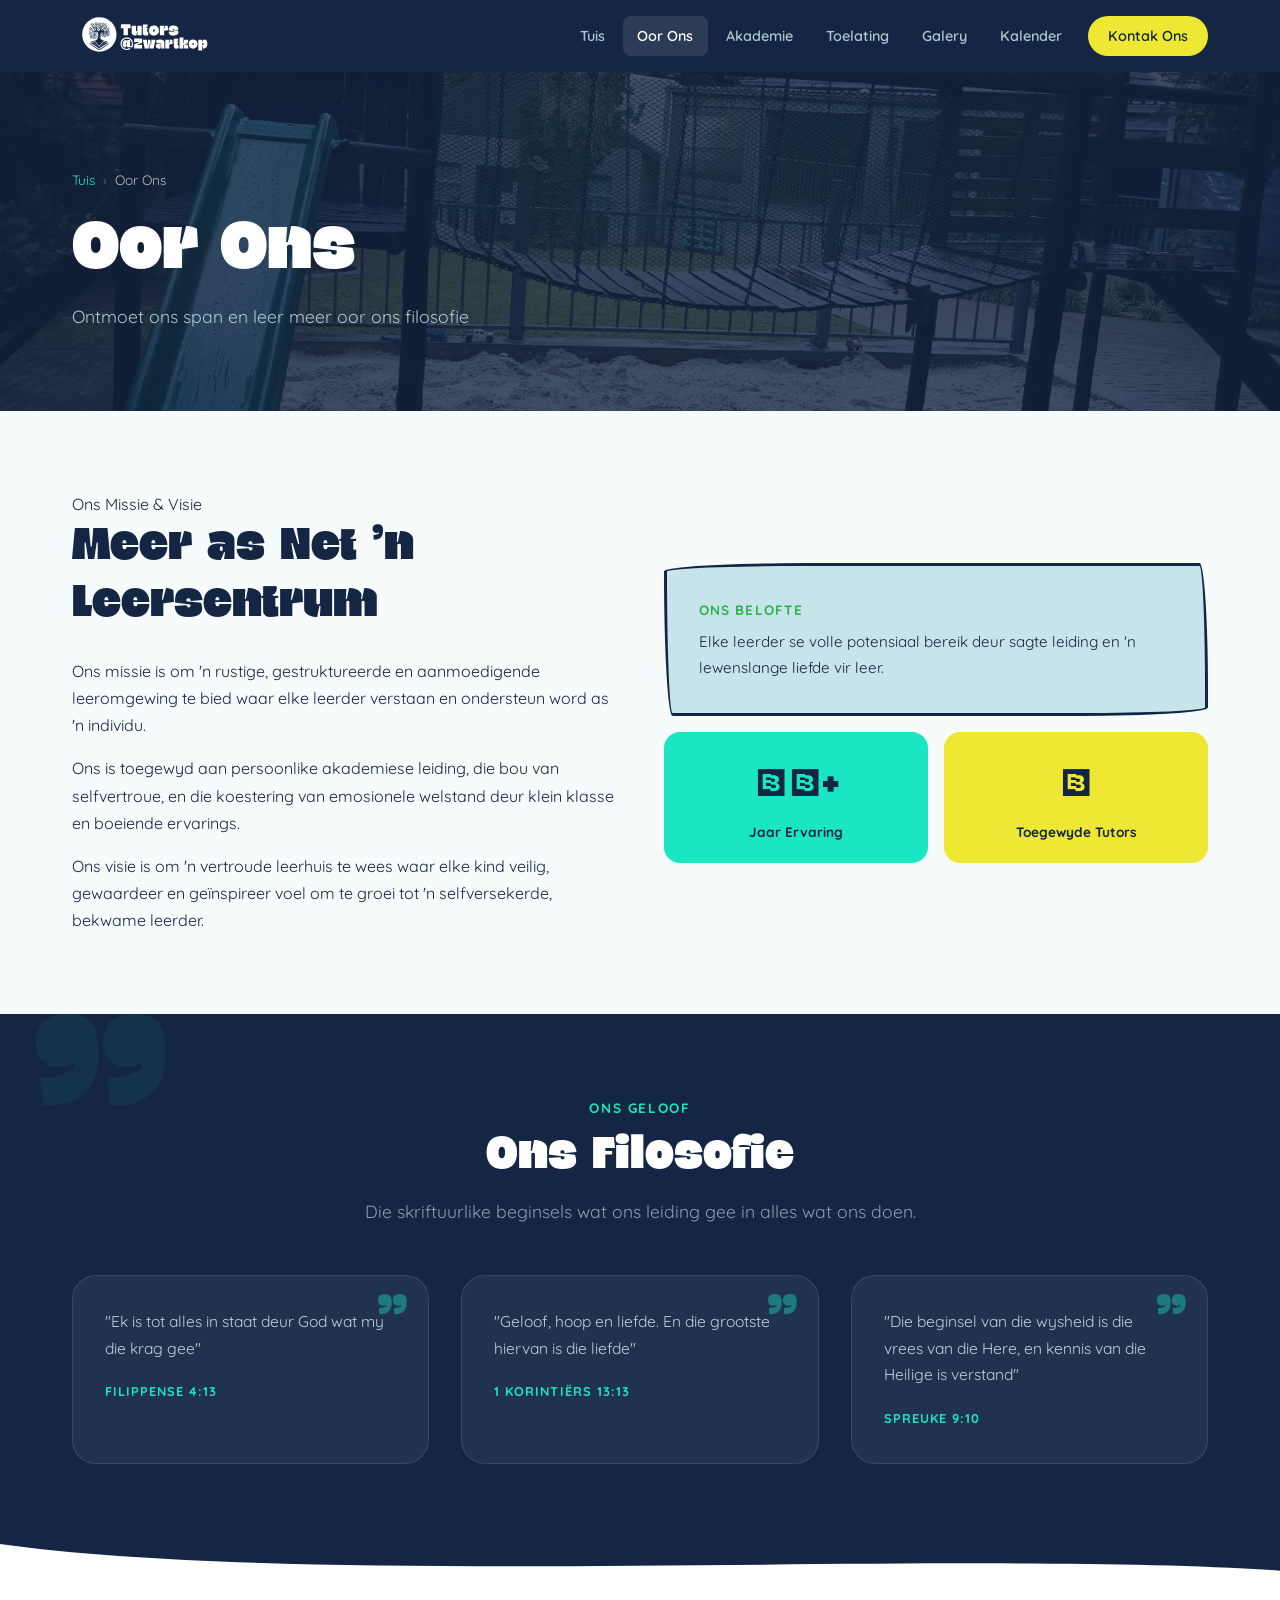
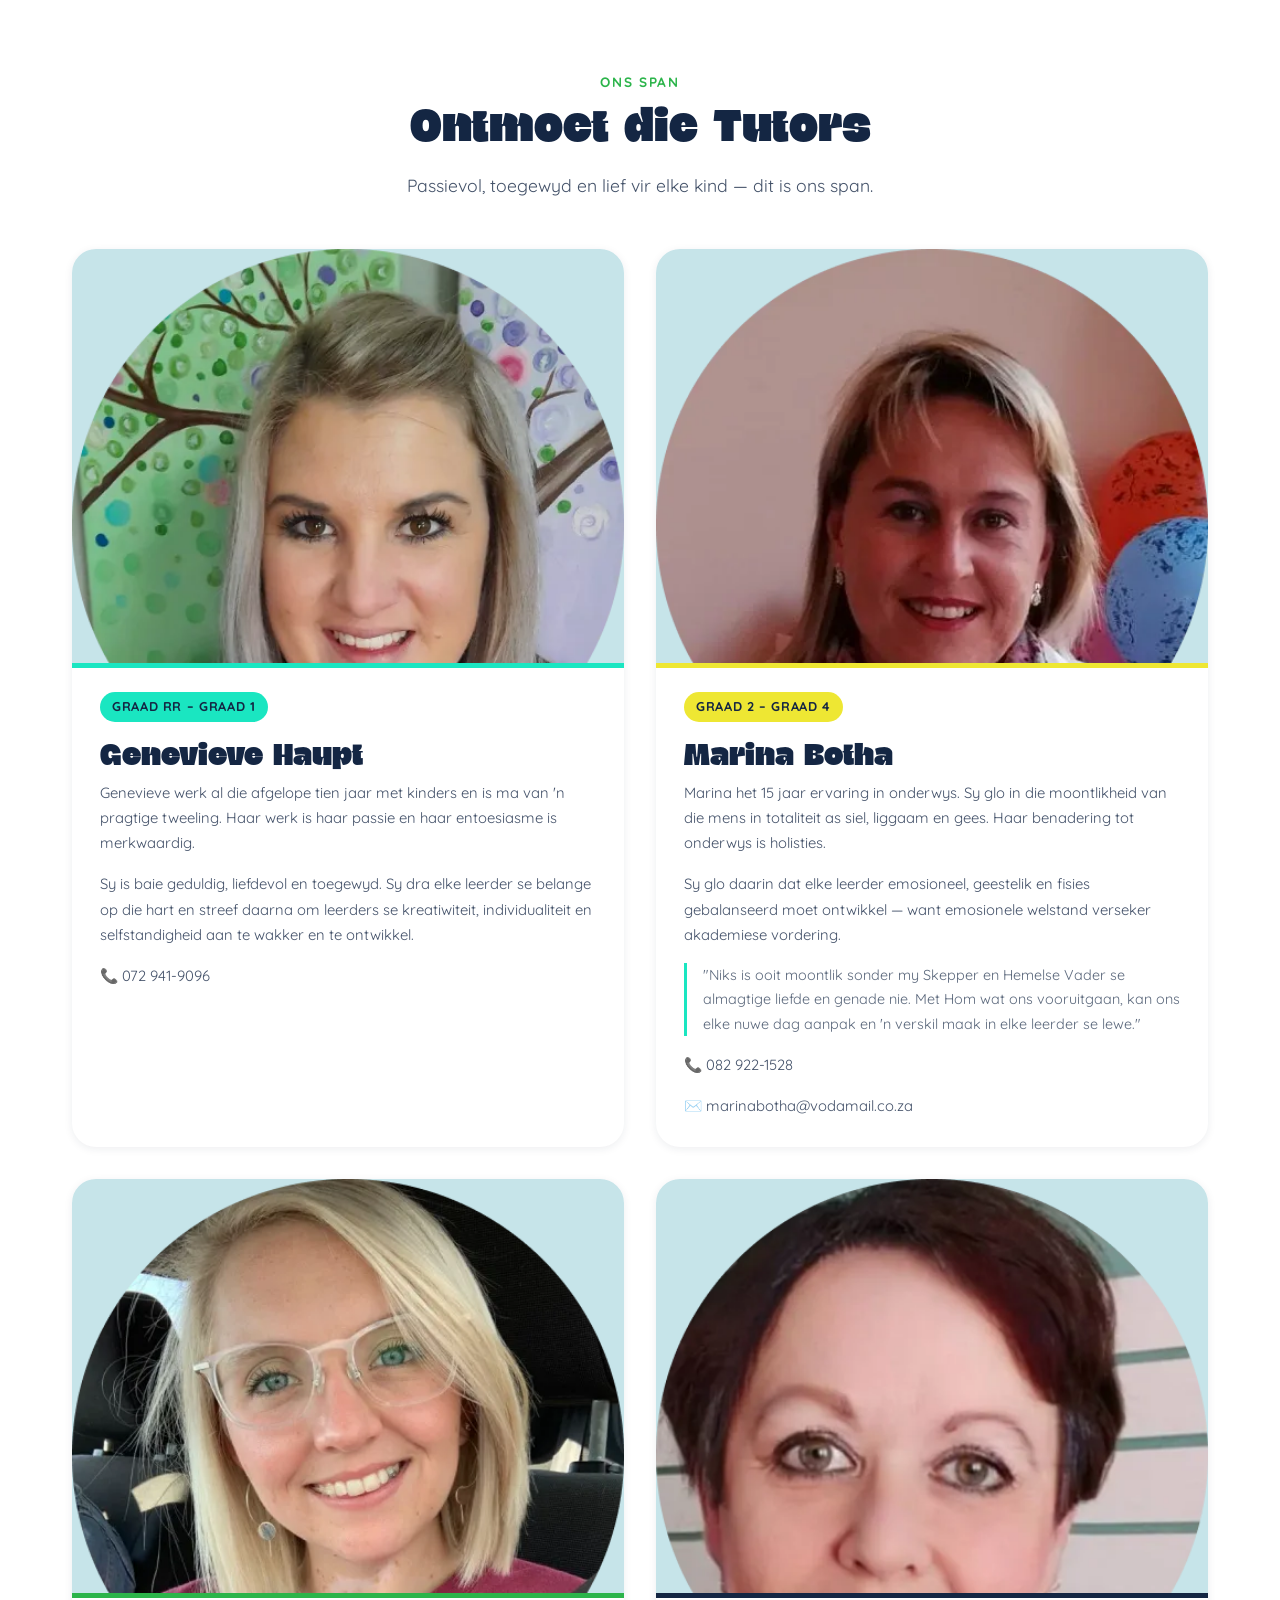
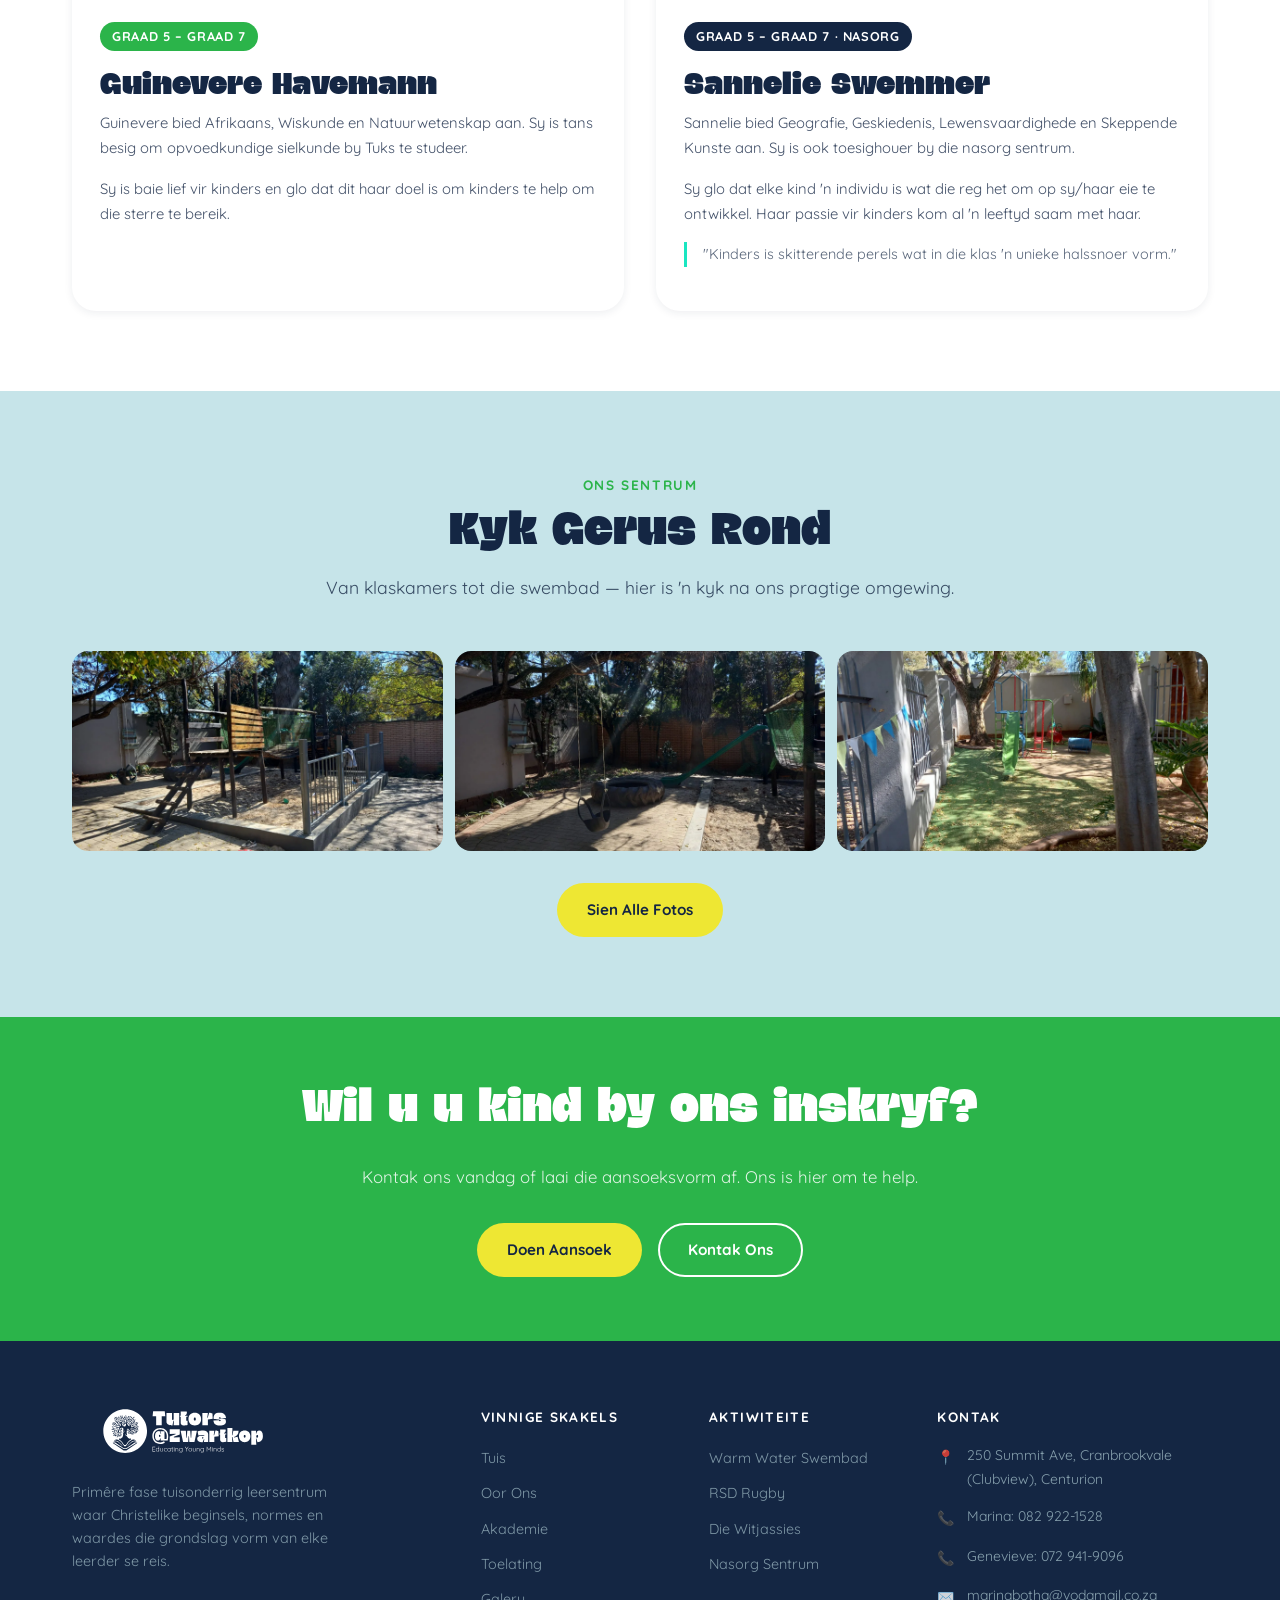
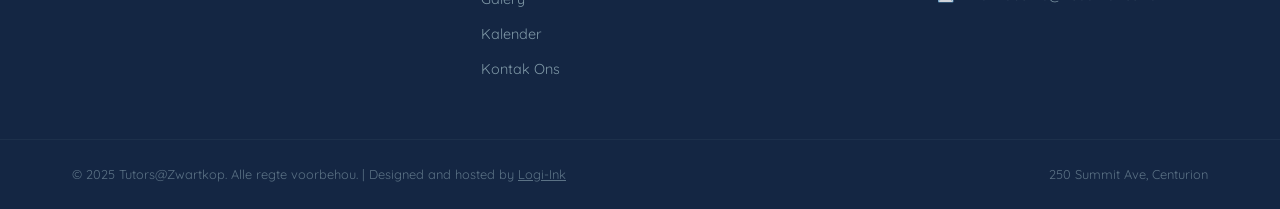
==== about.html @ 462fdcbf "initial" ====
<!DOCTYPE html>
<html lang="af">
<head>
  <meta charset="UTF-8">
  <meta name="viewport" content="width=device-width, initial-scale=1.0">
  <title>Oor Ons | Tutors@Zwartkop</title>
  <meta name="description" content="Ontmoet die toegewyde span tutors by Tutors@Zwartkop en leer meer oor ons filosofie en benadering.">
  <link rel="icon" href="favicon.svg" type="image/svg+xml">
  <link rel="stylesheet" href="style.css">
  <link rel="preload" as="image" href="assets/images/facility/003.webp" fetchpriority="high">
  <link rel="preload" as="font" href="assets/fonts/Blogh/Blogh.otf" type="font/otf" crossorigin>
  <link rel="preload" as="font" href="assets/fonts/Quicksand/Quicksand-VariableFont_wght.ttf" type="font/ttf" crossorigin>
</head>
<body>

  <!-- Navigation -->
    <div id="navbar-placeholder" class="navbar-placeholder"></div>
  <script src="js/partials.js"></script>

  <main class="page-content">

    <!-- Page Hero -->
    <section class="page-hero">
      <div class="page-hero-bg" style="background-image: url('assets/images/facility/003.webp');"></div>
      <div class="container page-hero-content">
        <nav class="breadcrumb" aria-label="Broodkrummel navigasie">
          <a href="index.html">Tuis</a>
          <span>›</span>
          <span style="color:rgba(255,255,255,0.7);">Oor Ons</span>
        </nav>
        <h1>Oor Ons</h1>
        <p class="page-hero-sub">Ontmoet ons span en leer meer oor ons filosofie</p>
      </div>
    </section>

    <!-- =========================================================
         Mission & Vision
         ========================================================= -->
    <section class="section bg-off-white">
      <div class="container">
        <div class="grid-2" style="align-items:center; gap:3rem;">
          <div class="fade-up">
            <span class="eyebrow">Ons Missie &amp; Visie</span>
            <h2>Meer as Net 'n Leersentrum</h2>
            <p>
              Ons missie is om 'n rustige, gestruktureerde en aanmoedigende leeromgewing te bied 
              waar elke leerder verstaan en ondersteun word as 'n individu.
            </p>
            <p>
              Ons is toegewyd aan persoonlike akademiese leiding, die bou van selfvertroue, 
              en die koestering van emosionele welstand deur klein klasse en boeiende ervarings.
            </p>
            <p>
              Ons visie is om 'n vertroude leerhuis te wees waar elke kind veilig, gewaardeer 
              en geïnspireer voel om te groei tot 'n selfversekerde, bekwame leerder.
            </p>
          </div>
          <div class="fade-up">
            <div style="display:grid; gap:1rem;">
              <div class="organic-box">
                <p style="font-weight:700; color:var(--color-green); font-size:0.85rem; letter-spacing:0.08em; text-transform:uppercase; margin-bottom:0.5rem;">Ons Belofte</p>
                <p style="margin:0; font-size:0.95rem;">
                  Elke leerder se volle potensiaal bereik deur sagte leiding en 'n lewenslange 
                  liefde vir leer.
                </p>
              </div>
              <div style="display:grid; grid-template-columns:1fr 1fr; gap:1rem;">
                <div style="background:var(--color-teal); border-radius:var(--radius-md); padding:1.25rem; text-align:center;">
                  <div style="font-family:var(--font-heading); font-size:2.5rem; color:var(--color-navy);">15+</div>
                  <div style="font-size:0.85rem; font-weight:700; color:var(--color-navy);">Jaar Ervaring</div>
                </div>
                <div style="background:var(--color-yellow); border-radius:var(--radius-md); padding:1.25rem; text-align:center;">
                  <div style="font-family:var(--font-heading); font-size:2.5rem; color:var(--color-navy);">4</div>
                  <div style="font-size:0.85rem; font-weight:700; color:var(--color-navy);">Toegewyde Tutors</div>
                </div>
              </div>
            </div>
          </div>
        </div>
      </div>
    </section>

    <!-- =========================================================
         Scripture Quotes
         ========================================================= -->
    <section class="section quotes-section">
      <div class="container">
        <div class="section-header fade-up">
          <span class="eyebrow" style="color:var(--color-teal);">Ons Geloof</span>
          <h2 style="color:var(--color-white);">Ons Filosofie</h2>
          <p style="color:rgba(198,228,233,0.8);">Die skriftuurlike beginsels wat ons leiding gee in alles wat ons doen.</p>
        </div>
        <div class="quotes-grid">
          <div class="quote-card fade-up">
            <p>"Ek is tot alles in staat deur God wat my die krag gee"</p>
            <cite>Filippense 4:13</cite>
          </div>
          <div class="quote-card fade-up">
            <p>"Geloof, hoop en liefde. En die grootste hiervan is die liefde"</p>
            <cite>1 Korintiërs 13:13</cite>
          </div>
          <div class="quote-card fade-up">
            <p>"Die beginsel van die wysheid is die vrees van die Here, en kennis van die Heilige is verstand"</p>
            <cite>Spreuke 9:10</cite>
          </div>
        </div>
      </div>
    </section>

    <!-- Wave divider -->
    <div class="wave-divider" aria-hidden="true" style="background-color:var(--color-navy);">
      <svg viewBox="0 0 1440 50" preserveAspectRatio="none" xmlns="http://www.w3.org/2000/svg">
        <path d="M0,0 C360,50 1080,5 1440,30 L1440,50 L0,50 Z" fill="var(--color-white)"/>
      </svg>
    </div>

    <!-- =========================================================
         Meet the Tutors
         ========================================================= -->
    <section class="section bg-white">
      <div class="container">
        <div class="section-header fade-up">
          <span class="eyebrow">Ons Span</span>
          <h2>Ontmoet die Tutors</h2>
          <p>Passievol, toegewyd en lief vir elke kind — dit is ons span.</p>
        </div>
        <div class="tutor-grid">

          <!-- Genevieve Haupt -->
          <div class="tutor-card fade-up">
            <div class="tutor-photo">
              <img src="assets/images/tutors/Genevieve_Haupt.webp" alt="Genevieve Haupt">
            </div>
            <div class="tutor-info">
              <div style="height:5px; background:var(--color-teal); margin:-1.75rem -1.75rem 1.5rem; border-radius:0;"></div>
              <span class="tutor-grade-tag bg-teal" style="color:var(--color-navy);">Graad RR – Graad 1</span>
              <h3>Genevieve Haupt</h3>
              <p>
                Genevieve werk al die afgelope tien jaar met kinders en is ma van 'n pragtige tweeling. 
                Haar werk is haar passie en haar entoesiasme is merkwaardig.
              </p>
              <p>
                Sy is baie geduldig, liefdevol en toegewyd. Sy dra elke leerder se belange op die hart 
                en streef daarna om leerders se kreatiwiteit, individualiteit en selfstandigheid 
                aan te wakker en te ontwikkel.
              </p>
              <p style="margin-top:0.75rem;"><strong>📞</strong> <a href="tel:0729419096">072 941-9096</a></p>
            </div>
          </div>

          <!-- Marina Botha -->
          <div class="tutor-card fade-up">
            <div class="tutor-photo">
              <img src="assets/images/tutors/Marina_Botha.webp" alt="Marina Botha">
            </div>
            <div class="tutor-info">
              <div style="height:5px; background:var(--color-yellow); margin:-1.75rem -1.75rem 1.5rem; border-radius:0;"></div>
              <span class="tutor-grade-tag bg-yellow" style="color:var(--color-navy);">Graad 2 – Graad 4</span>
              <h3>Marina Botha</h3>
              <p>
                Marina het 15 jaar ervaring in onderwys. Sy glo in die moontlikheid van die mens in 
                totaliteit as siel, liggaam en gees. Haar benadering tot onderwys is holisties.
              </p>
              <p>
                Sy glo daarin dat elke leerder emosioneel, geestelik en fisies gebalanseerd moet 
                ontwikkel — want emosionele welstand verseker akademiese vordering.
              </p>
              <blockquote class="tutor-quote">
                "Niks is ooit moontlik sonder my Skepper en Hemelse Vader se almagtige liefde en 
                genade nie. Met Hom wat ons vooruitgaan, kan ons elke nuwe dag aanpak en 'n 
                verskil maak in elke leerder se lewe."
              </blockquote>
              <p style="margin-top:0.75rem;"><strong>📞</strong> <a href="tel:0829221528">082 922-1528</a></p>
              <p><strong>✉️</strong> <a href="mailto:marinabotha@vodamail.co.za">marinabotha@vodamail.co.za</a></p>
            </div>
          </div>

          <!-- Guinevere Havemann -->
          <div class="tutor-card fade-up">
            <div class="tutor-photo">
              <img src="assets/images/tutors/Guinevere_Havemann.webp" alt="Guinevere Havemann">
            </div>
            <div class="tutor-info">
              <div style="height:5px; background:var(--color-green); margin:-1.75rem -1.75rem 1.5rem; border-radius:0;"></div>
              <span class="tutor-grade-tag bg-green" style="color:var(--color-white);">Graad 5 – Graad 7</span>
              <h3>Guinevere Havemann</h3>
              <p>
                Guinevere bied Afrikaans, Wiskunde en Natuurwetenskap aan. Sy is tans besig om 
                opvoedkundige sielkunde by Tuks te studeer.
              </p>
              <p>
                Sy is baie lief vir kinders en glo dat dit haar doel is om kinders te help om 
                die sterre te bereik.
              </p>
            </div>
          </div>

          <!-- Sannelie Swemmer -->
          <div class="tutor-card fade-up">
            <div class="tutor-photo">
              <img src="assets/images/tutors/Sannelie_Swemmer.webp" alt="Sannelie Swemmer">
            </div>
            <div class="tutor-info">
              <div style="height:5px; background:var(--color-navy); margin:-1.75rem -1.75rem 1.5rem; border-radius:0;"></div>
              <span class="tutor-grade-tag" style="background:var(--color-navy); color:var(--color-white);">Graad 5 – Graad 7 · Nasorg</span>
              <h3>Sannelie Swemmer</h3>
              <p>
                Sannelie bied Geografie, Geskiedenis, Lewensvaardighede en Skeppende Kunste aan. 
                Sy is ook toesighouer by die nasorg sentrum.
              </p>
              <p>
                Sy glo dat elke kind 'n individu is wat die reg het om op sy/haar eie te ontwikkel. 
                Haar passie vir kinders kom al 'n leeftyd saam met haar.
              </p>
              <blockquote class="tutor-quote">
                "Kinders is skitterende perels wat in die klas 'n unieke halssnoer vorm."
              </blockquote>
            </div>
          </div>

        </div>
      </div>
    </section>

    <!-- =========================================================
         Gallery Teaser
         ========================================================= -->
    <section class="section bg-light-blue">
      <div class="container">
        <div class="section-header fade-up">
          <span class="eyebrow">Ons Sentrum</span>
          <h2>Kyk Gerus Rond</h2>
          <p>Van klaskamers tot die swembad — hier is 'n kyk na ons pragtige omgewing.</p>
        </div>
        <div style="display:grid; grid-template-columns: repeat(3, 1fr); gap:0.75rem; margin-bottom:2rem;">
          <div style="border-radius:var(--radius-md); overflow:hidden; height:200px;">
            <img src="assets/images/facility/004.webp" alt="Fasiliteit" style="width:100%; height:100%; object-fit:cover;">
          </div>
          <div style="border-radius:var(--radius-md); overflow:hidden; height:200px;">
            <img src="assets/images/facility/005.webp" alt="Fasiliteit" style="width:100%; height:100%; object-fit:cover;">
          </div>
          <div style="border-radius:var(--radius-md); overflow:hidden; height:200px;">
            <img src="assets/images/facility/006.webp" alt="Fasiliteit" style="width:100%; height:100%; object-fit:cover;">
          </div>
        </div>
        <div style="text-align:center;">
          <a href="gallery.html" class="btn btn-primary">Sien Alle Fotos</a>
        </div>
      </div>
    </section>

    <!-- CTA -->
    <section class="cta-banner">
      <div class="container">
        <div class="fade-up">
          <h2>Wil u u kind by ons inskryf?</h2>
          <p>Kontak ons vandag of laai die aansoeksvorm af. Ons is hier om te help.</p>
          <div class="btn-group" style="justify-content:center;">
            <a href="admissions.html" class="btn btn-primary">Doen Aansoek</a>
            <a href="contact.html" class="btn btn-secondary">Kontak Ons</a>
          </div>
        </div>
      </div>
    </section>

  </main>

  <!-- Footer -->
    <div id="footer-placeholder"></div>

  <script src="js/main.js"></script>
</body>
</html>
---- style.css ----
/* =============================================================
   Tutors @ Zwartkop — Complete Brand Design System
   Typography: Blogh (Headings) | Quicksand (Body)
   ============================================================= */

/* --- Local Fonts ---
   font-display: optional
     - Gives the browser a ~100ms window to load the font.
     - If the font is in the preload cache (which it will be via
       <link rel="preload"> in every page's <head>), it is used
       on first paint with NO swap and NO layout shift.
     - If for any reason it misses the window, the browser falls
       back to the system font permanently for that page view —
       no swap, no CLS, no FOUC.
   font-synthesis: none
     - Prevents Firefox from synthesising fake bold/italic
       variants before the real font loads, which causes visual
       glitches and reflow in Firefox specifically.
*/
@font-face {
  font-family: 'Blogh';
  src: url('assets/fonts/Blogh/Blogh.otf') format('opentype');
  font-weight: normal;
  font-style: normal;
  font-display: optional;
}

@font-face {
  font-family: 'Quicksand';
  src: url('assets/fonts/Quicksand/Quicksand-VariableFont_wght.ttf') format('truetype');
  font-weight: 300 700;
  font-style: normal;
  font-display: optional;
}

/* =============================================================
   CSS Variables
   ============================================================= */
:root {
  --color-navy:      #142643;
  --color-light-blue: #C6E4E9;
  --color-teal:      #1AE6C1;
  --color-yellow:    #EEE733;
  --color-green:     #2BB44A;
  --color-white:     #ffffff;
  --color-off-white: #f8fbfc;

  --font-heading: 'Blogh', cursive, display;
  --font-body:    'Quicksand', sans-serif;

  --nav-height: 72px;
  --section-pad: 5rem;
  --container-width: 1200px;
  --radius-sm: 8px;
  --radius-md: 16px;
  --radius-lg: 24px;
  --radius-pill: 50px;
  --radius-organic: 255px 15px 225px 15px / 15px 225px 15px 255px;

  --shadow-sm: 0 2px 8px rgba(20, 38, 67, 0.08);
  --shadow-md: 0 6px 24px rgba(20, 38, 67, 0.12);
  --shadow-lg: 0 16px 48px rgba(20, 38, 67, 0.18);

  --transition: 0.25s ease;
}

/* =============================================================
   Reset & Base
   ============================================================= */
*, *::before, *::after { box-sizing: border-box; }

html { scroll-behavior: smooth; }

body {
  font-family: var(--font-body);
  font-synthesis: none;
  color: var(--color-navy);
  background-color: var(--color-off-white);
  line-height: 1.7;
  margin: 0;
  padding: 0;
  overflow-x: hidden;
}

img { max-width: 100%; height: auto; display: block; }

a { color: inherit; text-decoration: none; }

ul, ol { list-style: none; margin: 0; padding: 0; }

button { cursor: pointer; border: none; background: none; font-family: var(--font-body); }

/* =============================================================
   Typography
   ============================================================= */
h1, h2, h3 {
  font-family: var(--font-heading);
  font-weight: normal;
  line-height: 1.2;
  margin: 0 0 0.5em;
}

h1 { font-size: clamp(2.4rem, 6vw, 4.5rem); }
h2 { font-size: clamp(1.8rem, 4vw, 3rem); }
h3 { font-size: clamp(1.3rem, 2.5vw, 2rem); }

h4, h5, h6 {
  font-family: var(--font-body);
  font-weight: 700;
  margin: 0 0 0.5em;
}

h4 { font-size: 1.15rem; }

p { margin: 0 0 1rem; }
p:last-child { margin-bottom: 0; }

blockquote {
  font-style: italic;
  border-left: 4px solid var(--color-teal);
  padding-left: 1.25rem;
  margin: 1rem 0;
  color: var(--color-navy);
}

/* =============================================================
   Layout
   ============================================================= */
.container {
  max-width: var(--container-width);
  margin: 0 auto;
  padding: 0 2rem;
}

.section { padding: var(--section-pad) 0; }

.section-header {
  text-align: center;
  margin-bottom: 3rem;
}

.section-header .eyebrow {
  display: inline-block;
  font-family: var(--font-body);
  font-weight: 700;
  font-size: 0.85rem;
  letter-spacing: 0.12em;
  text-transform: uppercase;
  color: var(--color-green);
  margin-bottom: 0.5rem;
}

.section-header h2 { margin-bottom: 0.75rem; }

.section-header p {
  font-size: 1.1rem;
  max-width: 640px;
  margin: 0 auto;
  color: var(--color-navy);
  opacity: 0.8;
}

/* Grid helpers */
.grid-2 { display: grid; grid-template-columns: repeat(2, 1fr); gap: 2rem; }
.grid-3 { display: grid; grid-template-columns: repeat(3, 1fr); gap: 2rem; }
.grid-4 { display: grid; grid-template-columns: repeat(4, 1fr); gap: 1.5rem; }

/* =============================================================
   Background Utilities
   ============================================================= */
.bg-navy        { background-color: var(--color-navy);       color: var(--color-light-blue); }
.bg-light-blue  { background-color: var(--color-light-blue); color: var(--color-navy); }
.bg-teal        { background-color: var(--color-teal);       color: var(--color-navy); }
.bg-yellow      { background-color: var(--color-yellow);     color: var(--color-navy); }
.bg-green       { background-color: var(--color-green);      color: var(--color-white); }
.bg-white       { background-color: var(--color-white);      color: var(--color-navy); }
.bg-off-white   { background-color: var(--color-off-white);  color: var(--color-navy); }

.text-navy   { color: var(--color-navy); }
.text-teal   { color: var(--color-teal); }
.text-yellow { color: var(--color-yellow); }
.text-green  { color: var(--color-green); }
.text-white  { color: var(--color-white); }

/* =============================================================
   Buttons
   ============================================================= */
.btn {
  display: inline-flex;
  align-items: center;
  gap: 0.5rem;
  font-family: var(--font-body);
  font-weight: 700;
  font-size: 0.95rem;
  padding: 0.75rem 1.75rem;
  border-radius: var(--radius-pill);
  border: 2px solid transparent;
  transition: transform var(--transition), background-color var(--transition), color var(--transition), border-color var(--transition);
  cursor: pointer;
  text-decoration: none;
  white-space: nowrap;
}

.btn:hover { transform: scale(1.04); }

.btn-primary {
  background-color: var(--color-yellow);
  color: var(--color-navy);
}
.btn-primary:hover { background-color: var(--color-teal); }

.btn-secondary {
  background-color: transparent;
  color: var(--color-white);
  border-color: var(--color-white);
}
.btn-secondary:hover {
  background-color: var(--color-white);
  color: var(--color-navy);
}

.btn-outline {
  background-color: transparent;
  color: var(--color-navy);
  border-color: var(--color-navy);
}
.btn-outline:hover {
  background-color: var(--color-navy);
  color: var(--color-white);
}

.btn-teal {
  background-color: var(--color-teal);
  color: var(--color-navy);
}
.btn-teal:hover { background-color: var(--color-yellow); }

.btn-group {
  display: flex;
  flex-wrap: wrap;
  gap: 1rem;
  align-items: center;
}

/* =============================================================
   Navigation
   ============================================================= */
.navbar {
  position: fixed;
  top: 0; left: 0; right: 0;
  z-index: 1000;
  height: var(--nav-height);
  background-color: var(--color-navy);
  transition: box-shadow var(--transition);
}

.navbar.scrolled {
  box-shadow: 0 4px 20px rgba(20, 38, 67, 0.4);
}

.nav-container {
  max-width: var(--container-width);
  margin: 0 auto;
  padding: 0 2rem;
  height: 100%;
  display: flex;
  align-items: center;
  justify-content: space-between;
}

.nav-logo {
  display: flex;
  align-items: center;
  flex-shrink: 0;
}

.nav-logo img {
  height: 44px;
  width: auto;
}

.nav-menu {
  display: flex;
  align-items: center;
  gap: 0.25rem;
}

.nav-menu a {
  display: block;
  padding: 0.5rem 0.9rem;
  font-family: var(--font-body);
  font-weight: 600;
  font-size: 0.9rem;
  color: rgba(198, 228, 233, 0.85);
  border-radius: var(--radius-sm);
  transition: color var(--transition), background-color var(--transition);
}

.nav-menu a:hover,
.nav-menu a.active {
  color: var(--color-white);
  background-color: rgba(255, 255, 255, 0.1);
}

.nav-menu .nav-cta {
  background-color: var(--color-yellow);
  color: var(--color-navy);
  border-radius: var(--radius-pill);
  padding: 0.5rem 1.25rem;
  margin-left: 0.5rem;
}

.nav-menu .nav-cta:hover {
  background-color: var(--color-teal);
  color: var(--color-navy);
}

.nav-toggle {
  display: none;
  flex-direction: column;
  gap: 5px;
  padding: 8px;
  z-index: 1001;
}

.nav-toggle span {
  display: block;
  width: 24px;
  height: 2px;
  background-color: var(--color-white);
  border-radius: 2px;
  transition: transform var(--transition), opacity var(--transition);
}

.nav-toggle.open span:nth-child(1) { transform: translateY(7px) rotate(45deg); }
.nav-toggle.open span:nth-child(2) { opacity: 0; }
.nav-toggle.open span:nth-child(3) { transform: translateY(-7px) rotate(-45deg); }

/* =============================================================
   Navbar Placeholder
   Reserves the correct space and colour while the nav partial
   is being fetched + injected by JS. Eliminated on repeat visits
   because the service worker serves the partial from cache instantly.
   ============================================================= */
.navbar-placeholder {
  height: var(--nav-height);
  background-color: var(--color-navy);
  position: fixed;
  top: 0; left: 0; right: 0;
  z-index: 1000;
}

/* =============================================================
   Page Offset (below fixed nav)
   ============================================================= */
.page-content { padding-top: var(--nav-height); }

/* =============================================================
   Hero — Homepage (full screen)
   ============================================================= */
.hero {
  position: relative;
  min-height: calc(100vh - var(--nav-height));
  display: flex;
  align-items: center;
  overflow: hidden;
  background-color: var(--color-navy);
}

.hero-bg {
  position: absolute;
  inset: 0;
  background-size: cover;
  background-position: center;
  background-repeat: no-repeat;
  transform: scale(1.05);
  transition: transform 8s ease;
}

.hero.loaded .hero-bg { transform: scale(1); }

.hero-overlay {
  position: absolute;
  inset: 0;
  background: linear-gradient(
    135deg,
    rgba(20, 38, 67, 0.82) 0%,
    rgba(20, 38, 67, 0.55) 100%
  );
}

.hero-content {
  position: relative;
  z-index: 2;
  max-width: 780px;
  padding: 3rem 2rem;
}

.hero-eyebrow {
  display: inline-block;
  font-family: var(--font-body);
  font-weight: 700;
  font-size: 0.85rem;
  letter-spacing: 0.15em;
  text-transform: uppercase;
  color: var(--color-teal);
  margin-bottom: 1rem;
  padding: 0.35rem 0.9rem;
  border: 1px solid rgba(26, 230, 193, 0.4);
  border-radius: var(--radius-pill);
}

.hero h1 {
  color: var(--color-white);
  margin-bottom: 1rem;
  text-shadow: 0 2px 8px rgba(0,0,0,0.3);
}

.hero-subtitle {
  font-size: 1.15rem;
  color: rgba(198, 228, 233, 0.9);
  margin-bottom: 2rem;
  max-width: 560px;
}

/* =============================================================
   Hero — Inner Pages (shorter)
   ============================================================= */
.page-hero {
  position: relative;
  padding: 6rem 0 5rem;
  overflow: hidden;
  background-color: var(--color-navy);
}

.page-hero-bg {
  position: absolute;
  inset: 0;
  background-size: cover;
  background-position: center;
  opacity: 0.2;
}

.page-hero-content {
  position: relative;
  z-index: 2;
}

.page-hero h1 { color: var(--color-white); margin-bottom: 0.5rem; }
.page-hero .page-hero-sub {
  font-size: 1.1rem;
  color: rgba(198, 228, 233, 0.85);
  margin: 0;
}

.breadcrumb {
  display: flex;
  align-items: center;
  gap: 0.5rem;
  font-size: 0.85rem;
  color: rgba(255,255,255,0.5);
  margin-bottom: 1rem;
}

.breadcrumb a { color: var(--color-teal); }
.breadcrumb span { color: rgba(255,255,255,0.3); }

/* =============================================================
   Wave Dividers
   ============================================================= */
.wave-divider {
  display: block;
  width: 100%;
  overflow: hidden;
  line-height: 0;
}

.wave-divider svg {
  display: block;
  width: 100%;
}

/* =============================================================
   Feature Strip
   ============================================================= */
.feature-strip {
  background-color: var(--color-navy);
  padding: 0;
}

.feature-strip-inner {
  display: grid;
  grid-template-columns: repeat(4, 1fr);
}

.feature-item {
  padding: 2rem 1.5rem;
  border-right: 1px solid rgba(198, 228, 233, 0.1);
  transition: background-color var(--transition);
}

.feature-item:last-child { border-right: none; }

.feature-item:hover { background-color: rgba(255,255,255,0.05); }

.feature-icon {
  width: 48px;
  height: 48px;
  border-radius: var(--radius-md);
  display: flex;
  align-items: center;
  justify-content: center;
  font-size: 1.5rem;
  margin-bottom: 1rem;
}

.feature-item h4 {
  color: var(--color-white);
  margin-bottom: 0.35rem;
  font-size: 1rem;
}

.feature-item p {
  color: rgba(198, 228, 233, 0.7);
  font-size: 0.875rem;
  margin: 0;
}

/* =============================================================
   Info Cards
   ============================================================= */
.card {
  background-color: var(--color-white);
  border-radius: var(--radius-lg);
  box-shadow: var(--shadow-sm);
  overflow: hidden;
  transition: transform var(--transition), box-shadow var(--transition);
}

.card:hover {
  transform: translateY(-4px);
  box-shadow: var(--shadow-md);
}

.card-body { padding: 1.75rem; }
.card-body h3 { margin-bottom: 0.75rem; }

.card-accent-top {
  height: 5px;
}

/* Organic decorative box */
.organic-box {
  border: 3px solid var(--color-navy);
  border-radius: var(--radius-organic);
  padding: 2rem;
  background-color: var(--color-light-blue);
}

/* =============================================================
   Team / Tutor Cards
   ============================================================= */
.tutor-grid {
  display: grid;
  grid-template-columns: repeat(2, 1fr);
  gap: 2rem;
}

.tutor-card {
  background: var(--color-white);
  border-radius: var(--radius-lg);
  overflow: hidden;
  box-shadow: var(--shadow-sm);
  display: flex;
  flex-direction: column;
  transition: transform var(--transition), box-shadow var(--transition);
}

.tutor-card:hover {
  transform: translateY(-4px);
  box-shadow: var(--shadow-md);
}

.tutor-photo {
  width: 100%;
  aspect-ratio: 4 / 3;
  background-color: var(--color-light-blue);
  overflow: hidden;
  display: flex;
  align-items: flex-end;
  justify-content: center;
}

.tutor-photo img {
  width: 100%;
  height: 100%;
  object-fit: cover;
  object-position: top center;
}

.tutor-info {
  padding: 1.75rem;
  flex: 1;
}

.tutor-info h3 { margin-bottom: 0.25rem; }

.tutor-grade-tag {
  display: inline-block;
  font-size: 0.8rem;
  font-weight: 700;
  letter-spacing: 0.05em;
  text-transform: uppercase;
  padding: 0.25rem 0.75rem;
  border-radius: var(--radius-pill);
  margin-bottom: 1rem;
}

.tutor-info p { font-size: 0.925rem; color: rgba(20, 38, 67, 0.8); }

.tutor-quote {
  font-style: italic;
  border-left: 3px solid var(--color-teal);
  padding-left: 1rem;
  margin-top: 1rem;
  font-size: 0.9rem;
  color: rgba(20, 38, 67, 0.7);
}

/* =============================================================
   Scripture / Quote Section
   ============================================================= */
.quotes-section {
  background-color: var(--color-navy);
  position: relative;
  overflow: hidden;
}

.quotes-section::before {
  content: '"';
  position: absolute;
  top: -0.5rem;
  left: 2rem;
  font-family: var(--font-heading);
  font-size: 18rem;
  color: rgba(26, 230, 193, 0.06);
  line-height: 1;
  pointer-events: none;
  user-select: none;
}

.quotes-grid {
  display: grid;
  grid-template-columns: repeat(3, 1fr);
  gap: 2rem;
}

.quote-card {
  background: rgba(255,255,255,0.06);
  border: 1px solid rgba(198, 228, 233, 0.12);
  border-radius: var(--radius-lg);
  padding: 2rem;
  position: relative;
}

.quote-card::before {
  content: '"';
  position: absolute;
  top: 1rem;
  right: 1.25rem;
  font-family: var(--font-heading);
  font-size: 4rem;
  color: var(--color-teal);
  opacity: 0.4;
  line-height: 1;
}

.quote-card p {
  font-style: italic;
  color: rgba(198, 228, 233, 0.9);
  font-size: 0.975rem;
  margin-bottom: 1rem;
}

.quote-card cite {
  font-style: normal;
  font-weight: 700;
  font-size: 0.8rem;
  letter-spacing: 0.08em;
  color: var(--color-teal);
  text-transform: uppercase;
}

/* =============================================================
   Activity / Extracurricular Cards
   ============================================================= */
.activity-card {
  border-radius: var(--radius-lg);
  overflow: hidden;
  box-shadow: var(--shadow-sm);
  background: var(--color-white);
  transition: transform var(--transition), box-shadow var(--transition);
}

.activity-card:hover {
  transform: translateY(-4px);
  box-shadow: var(--shadow-md);
}

.activity-card-image {
  width: 100%;
  height: 220px;
  overflow: hidden;
}

.activity-card-image img {
  width: 100%;
  height: 100%;
  object-fit: cover;
  transition: transform 0.4s ease;
}

.activity-card:hover .activity-card-image img { transform: scale(1.05); }

.activity-card-body {
  padding: 1.5rem;
}

.activity-card-body h3 { margin-bottom: 0.5rem; }

.activity-card-body p {
  font-size: 0.9rem;
  color: rgba(20, 38, 67, 0.75);
}

.activity-link {
  display: inline-flex;
  align-items: center;
  gap: 0.35rem;
  margin-top: 0.75rem;
  font-weight: 700;
  font-size: 0.875rem;
  color: var(--color-green);
  transition: gap var(--transition);
}

.activity-link:hover { gap: 0.6rem; }

/* =============================================================
   Hours / Info Strip
   ============================================================= */
.hours-strip {
  background-color: var(--color-teal);
  padding: 3rem 0;
}

.hours-grid {
  display: grid;
  grid-template-columns: repeat(3, 1fr);
  gap: 2rem;
  align-items: start;
}

.hours-item h4 {
  font-size: 0.8rem;
  letter-spacing: 0.1em;
  text-transform: uppercase;
  margin-bottom: 0.5rem;
  opacity: 0.7;
  color: var(--color-navy);
}

.hours-item p {
  font-size: 1.1rem;
  font-weight: 700;
  color: var(--color-navy);
  margin: 0;
}

.hours-item .detail {
  font-size: 0.875rem;
  font-weight: 400;
  opacity: 0.75;
}

/* =============================================================
   CTA Banner
   ============================================================= */
.cta-banner {
  background-color: var(--color-green);
  padding: 4rem 0;
  text-align: center;
}

.cta-banner h2 { color: var(--color-white); }
.cta-banner p  { color: rgba(255,255,255,0.85); margin-bottom: 2rem; font-size: 1.05rem; }

/* =============================================================
   Gallery Preview (Homepage)
   ============================================================= */
.gallery-preview-grid {
  display: grid;
  grid-template-columns: repeat(3, 1fr);
  grid-template-rows: 220px 220px;
  gap: 0.75rem;
}

.gallery-preview-grid .gallery-preview-item {
  overflow: hidden;
  border-radius: var(--radius-md);
  cursor: pointer;
}

.gallery-preview-grid .gallery-preview-item:first-child {
  grid-row: 1 / 3;
  grid-column: 1;
}

.gallery-preview-item img {
  width: 100%;
  height: 100%;
  object-fit: cover;
  transition: transform 0.4s ease;
}

.gallery-preview-item:hover img { transform: scale(1.06); }

/* =============================================================
   Gallery Page — Full Grid
   ============================================================= */
.gallery-filters {
  display: flex;
  flex-wrap: wrap;
  gap: 0.5rem;
  justify-content: center;
  margin-bottom: 2.5rem;
}

.filter-btn {
  display: inline-block;
  padding: 0.5rem 1.25rem;
  border-radius: var(--radius-pill);
  border: 2px solid var(--color-navy);
  font-family: var(--font-body);
  font-weight: 600;
  font-size: 0.85rem;
  color: var(--color-navy);
  background: transparent;
  cursor: pointer;
  transition: background-color var(--transition), color var(--transition);
}

.filter-btn:hover,
.filter-btn.active {
  background-color: var(--color-navy);
  color: var(--color-white);
}

.gallery-grid {
  display: grid;
  grid-template-columns: repeat(4, 1fr);
  gap: 0.75rem;
}

.gallery-item {
  position: relative;
  overflow: hidden;
  border-radius: var(--radius-md);
  cursor: pointer;
  aspect-ratio: 1;
  background-color: var(--color-light-blue);
}

.gallery-item img {
  width: 100%;
  height: 100%;
  object-fit: cover;
  transition: transform 0.4s ease;
  display: block;
}

.gallery-item:hover img { transform: scale(1.06); }

.gallery-overlay {
  position: absolute;
  inset: 0;
  background: linear-gradient(to top, rgba(20,38,67,0.7), transparent);
  opacity: 0;
  transition: opacity var(--transition);
  display: flex;
  align-items: flex-end;
  padding: 1rem;
}

.gallery-item:hover .gallery-overlay { opacity: 1; }

.gallery-overlay span {
  color: var(--color-white);
  font-weight: 700;
  font-size: 0.85rem;
  letter-spacing: 0.05em;
}

.gallery-item.hidden {
  display: none;
}

/* =============================================================
   Lightbox
   ============================================================= */
.lightbox {
  position: fixed;
  inset: 0;
  z-index: 9999;
  background: rgba(10, 18, 35, 0.96);
  display: flex;
  align-items: center;
  justify-content: center;
  padding: 2rem;
  opacity: 0;
  pointer-events: none;
  transition: opacity 0.3s ease;
}

.lightbox.active {
  opacity: 1;
  pointer-events: all;
}

.lightbox-inner {
  position: relative;
  max-width: 90vw;
  max-height: 85vh;
  display: flex;
  align-items: center;
  justify-content: center;
}

.lightbox-img {
  max-width: 90vw;
  max-height: 82vh;
  border-radius: var(--radius-md);
  object-fit: contain;
  box-shadow: 0 24px 80px rgba(0,0,0,0.6);
}

.lightbox-close {
  position: fixed;
  top: 1.5rem;
  right: 1.75rem;
  width: 44px;
  height: 44px;
  border-radius: 50%;
  background: rgba(255,255,255,0.12);
  color: var(--color-white);
  font-size: 1.5rem;
  display: flex;
  align-items: center;
  justify-content: center;
  cursor: pointer;
  transition: background-color var(--transition);
  z-index: 10000;
}

.lightbox-close:hover { background: rgba(255,255,255,0.25); }

.lightbox-prev,
.lightbox-next {
  position: fixed;
  top: 50%;
  transform: translateY(-50%);
  width: 48px;
  height: 48px;
  border-radius: 50%;
  background: rgba(255,255,255,0.12);
  color: var(--color-white);
  font-size: 1.25rem;
  display: flex;
  align-items: center;
  justify-content: center;
  cursor: pointer;
  transition: background-color var(--transition);
  z-index: 10000;
}

.lightbox-prev { left: 1.25rem; }
.lightbox-next { right: 1.25rem; }
.lightbox-prev:hover,
.lightbox-next:hover { background: rgba(255,255,255,0.28); }

.lightbox-caption {
  position: fixed;
  bottom: 1.5rem;
  left: 50%;
  transform: translateX(-50%);
  color: rgba(255,255,255,0.7);
  font-size: 0.875rem;
  z-index: 10000;
}

.lightbox-counter {
  position: fixed;
  top: 1.5rem;
  left: 50%;
  transform: translateX(-50%);
  color: rgba(255,255,255,0.5);
  font-size: 0.85rem;
  z-index: 10000;
}

/* =============================================================
   Contact Page
   ============================================================= */
.contact-grid {
  display: grid;
  grid-template-columns: 1fr 1.5fr;
  gap: 3rem;
  align-items: start;
}

.contact-info-card {
  background: var(--color-navy);
  border-radius: var(--radius-lg);
  padding: 2.5rem;
  color: var(--color-light-blue);
}

.contact-info-card h3 {
  color: var(--color-white);
  margin-bottom: 1.5rem;
}

.contact-detail {
  display: flex;
  gap: 1rem;
  margin-bottom: 1.5rem;
  align-items: flex-start;
}

.contact-detail-icon {
  width: 40px;
  height: 40px;
  border-radius: var(--radius-md);
  display: flex;
  align-items: center;
  justify-content: center;
  font-size: 1.1rem;
  flex-shrink: 0;
}

.contact-detail-text h4 {
  color: var(--color-teal);
  font-size: 0.8rem;
  letter-spacing: 0.1em;
  text-transform: uppercase;
  margin-bottom: 0.25rem;
}

.contact-detail-text p, .contact-detail-text a {
  color: rgba(198, 228, 233, 0.9);
  font-size: 0.95rem;
  margin: 0;
}

.map-embed {
  border-radius: var(--radius-lg);
  overflow: hidden;
  box-shadow: var(--shadow-md);
  height: 350px;
}

.map-embed iframe {
  width: 100%;
  height: 100%;
  border: none;
}

/* =============================================================
   Contact Form
   ============================================================= */
.form-card {
  background: var(--color-white);
  border-radius: var(--radius-lg);
  padding: 2.5rem;
  box-shadow: var(--shadow-sm);
}

.form-group {
  margin-bottom: 1.25rem;
}

.form-group label {
  display: block;
  font-weight: 600;
  font-size: 0.875rem;
  margin-bottom: 0.4rem;
  color: var(--color-navy);
}

.form-group input,
.form-group textarea,
.form-group select {
  width: 100%;
  padding: 0.75rem 1rem;
  border: 2px solid rgba(20, 38, 67, 0.15);
  border-radius: var(--radius-md);
  font-family: var(--font-body);
  font-size: 0.95rem;
  color: var(--color-navy);
  background: var(--color-off-white);
  transition: border-color var(--transition);
  outline: none;
}

.form-group input:focus,
.form-group textarea:focus,
.form-group select:focus {
  border-color: var(--color-teal);
  background: var(--color-white);
}

.form-group textarea { resize: vertical; min-height: 130px; }

.form-row {
  display: grid;
  grid-template-columns: 1fr 1fr;
  gap: 1rem;
}

/* =============================================================
   Calendar Page
   ============================================================= */
.calendar-embed-wrapper {
  background: var(--color-white);
  border-radius: var(--radius-lg);
  overflow: hidden;
  box-shadow: var(--shadow-md);
}

.calendar-embed-wrapper iframe {
  width: 100%;
  height: 700px;
  border: none;
  display: block;
}

.calendar-notice {
  background: var(--color-light-blue);
  border-left: 4px solid var(--color-teal);
  border-radius: 0 var(--radius-md) var(--radius-md) 0;
  padding: 1rem 1.5rem;
  margin-bottom: 2rem;
  font-size: 0.9rem;
}

/* =============================================================
   Admissions Page
   ============================================================= */
.steps-grid {
  display: grid;
  grid-template-columns: repeat(3, 1fr);
  gap: 2rem;
}

.step-card {
  text-align: center;
  padding: 2rem 1.5rem;
  background: var(--color-white);
  border-radius: var(--radius-lg);
  box-shadow: var(--shadow-sm);
  position: relative;
}

.step-number {
  width: 56px;
  height: 56px;
  border-radius: 50%;
  background-color: var(--color-yellow);
  color: var(--color-navy);
  font-family: var(--font-heading);
  font-size: 1.6rem;
  display: flex;
  align-items: center;
  justify-content: center;
  margin: 0 auto 1rem;
}

.step-card h4 { margin-bottom: 0.5rem; }
.step-card p { font-size: 0.9rem; color: rgba(20,38,67,0.75); }

/* =============================================================
   Curriculum Section
   ============================================================= */
.curriculum-grid {
  display: grid;
  grid-template-columns: 1fr 1fr;
  gap: 2rem;
}

.curriculum-card {
  border-radius: var(--radius-lg);
  padding: 2.5rem;
  position: relative;
  overflow: hidden;
}

.curriculum-card::after {
  content: '';
  position: absolute;
  bottom: -20px;
  right: -20px;
  width: 120px;
  height: 120px;
  border-radius: 50%;
  background: rgba(255,255,255,0.08);
}

.curriculum-card h3 { color: var(--color-white); margin-bottom: 0.5rem; }
.curriculum-card .grade-range {
  display: inline-block;
  padding: 0.3rem 0.8rem;
  border-radius: var(--radius-pill);
  background: rgba(255,255,255,0.2);
  font-size: 0.85rem;
  font-weight: 700;
  color: var(--color-white);
  margin-bottom: 1.25rem;
}

.curriculum-card p { color: rgba(255,255,255,0.85); font-size: 0.925rem; }

.subject-list {
  display: flex;
  flex-wrap: wrap;
  gap: 0.5rem;
  margin-top: 1rem;
}

.subject-tag {
  padding: 0.25rem 0.75rem;
  border-radius: var(--radius-pill);
  background: rgba(255,255,255,0.2);
  color: var(--color-white);
  font-size: 0.8rem;
  font-weight: 600;
}

/* =============================================================
   Footer
   ============================================================= */
.footer {
  background-color: var(--color-navy);
  color: rgba(198, 228, 233, 0.8);
  padding: 4rem 0 0;
}

.footer-grid {
  display: grid;
  grid-template-columns: 2fr 1fr 1fr 1.5fr;
  gap: 3rem;
  margin-bottom: 3rem;
}

.footer-brand img {
  height: 56px;
  margin-bottom: 1.25rem;
}

.footer-brand p {
  font-size: 0.9rem;
  line-height: 1.6;
  max-width: 280px;
  opacity: 0.75;
}

.footer-col h5 {
  color: var(--color-white);
  font-size: 0.85rem;
  letter-spacing: 0.1em;
  text-transform: uppercase;
  margin-bottom: 1rem;
}

.footer-col ul li {
  margin-bottom: 0.5rem;
}

.footer-col ul a {
  font-size: 0.9rem;
  opacity: 0.75;
  transition: opacity var(--transition), color var(--transition);
}

.footer-col ul a:hover {
  opacity: 1;
  color: var(--color-teal);
}

.footer-contact-item {
  display: flex;
  gap: 0.75rem;
  align-items: flex-start;
  margin-bottom: 0.85rem;
  font-size: 0.875rem;
  opacity: 0.8;
}

.footer-contact-item .icon {
  width: 18px;
  flex-shrink: 0;
  margin-top: 2px;
  color: var(--color-teal);
}

.footer-bottom {
  border-top: 1px solid rgba(198, 228, 233, 0.1);
  padding: 1.5rem 0;
  display: flex;
  align-items: center;
  justify-content: space-between;
  font-size: 0.8rem;
  opacity: 0.5;
}

/* =============================================================
   Scroll Animations
   ============================================================= */
.fade-up {
  opacity: 0;
  transform: translateY(28px);
  transition: opacity 0.65s ease, transform 0.65s ease;
}

.fade-up.visible {
  opacity: 1;
  transform: translateY(0);
}

.fade-up:nth-child(2) { transition-delay: 0.1s; }
.fade-up:nth-child(3) { transition-delay: 0.2s; }
.fade-up:nth-child(4) { transition-delay: 0.3s; }

/* =============================================================
   Affiliate Section
   ============================================================= */
.affiliate-card {
  background: var(--color-white);
  border-radius: var(--radius-lg);
  padding: 2rem;
  box-shadow: var(--shadow-sm);
  text-align: center;
  transition: transform var(--transition);
}

.affiliate-card:hover { transform: translateY(-4px); }
.affiliate-card h4 { margin-bottom: 0.5rem; }
.affiliate-card p { font-size: 0.9rem; color: rgba(20,38,67,0.7); }
.affiliate-card a { color: var(--color-green); font-weight: 700; }

/* =============================================================
   Responsive — Tablet (max 900px)
   ============================================================= */
@media (max-width: 900px) {
  :root { --section-pad: 3.5rem; }

  .nav-toggle { display: flex; }

  .nav-menu {
    position: fixed;
    top: var(--nav-height);
    left: 0; right: 0;
    background-color: var(--color-navy);
    flex-direction: column;
    align-items: stretch;
    gap: 0;
    padding: 1rem 0;
    box-shadow: 0 8px 24px rgba(0,0,0,0.3);
    transform: translateY(-110%);
    opacity: 0;
    transition: transform 0.3s ease, opacity 0.3s ease;
    pointer-events: none;
  }

  .nav-menu.open {
    transform: translateY(0);
    opacity: 1;
    pointer-events: all;
  }

  .nav-menu a {
    padding: 0.9rem 2rem;
    border-radius: 0;
    border-bottom: 1px solid rgba(255,255,255,0.05);
  }

  .nav-menu .nav-cta {
    margin: 1rem 2rem;
    text-align: center;
    border-radius: var(--radius-pill);
  }

  .feature-strip-inner { grid-template-columns: repeat(2, 1fr); }
  .feature-item { border-right: none; border-bottom: 1px solid rgba(198, 228, 233, 0.1); }

  .grid-3, .quotes-grid, .steps-grid { grid-template-columns: 1fr 1fr; }
  .grid-4, .gallery-grid { grid-template-columns: repeat(3, 1fr); }

  .tutor-grid { grid-template-columns: 1fr 1fr; }

  .curriculum-grid { grid-template-columns: 1fr; }

  .contact-grid { grid-template-columns: 1fr; }

  .footer-grid { grid-template-columns: 1fr 1fr; }

  .gallery-preview-grid { grid-template-columns: 1fr 1fr; grid-template-rows: auto; }
  .gallery-preview-grid .gallery-preview-item:first-child { grid-row: auto; grid-column: auto; }

  .hours-grid { grid-template-columns: 1fr; gap: 1rem; }
}

/* =============================================================
   Responsive — Mobile (max 600px)
   ============================================================= */
@media (max-width: 600px) {
  :root { --section-pad: 2.5rem; }

  .container { padding: 0 1.25rem; }

  .grid-2, .grid-3, .grid-4,
  .tutor-grid, .quotes-grid,
  .steps-grid, .curriculum-grid,
  .footer-grid { grid-template-columns: 1fr; }

  .gallery-grid { grid-template-columns: repeat(2, 1fr); }
  .gallery-preview-grid { grid-template-columns: 1fr 1fr; }

  .feature-strip-inner { grid-template-columns: 1fr; }

  .contact-grid { grid-template-columns: 1fr; }

  .hero-content { padding: 2rem 1.25rem; }

  .form-row { grid-template-columns: 1fr; }

  .footer-bottom { flex-direction: column; gap: 0.5rem; text-align: center; }

  .btn-group { flex-direction: column; align-items: flex-start; }

  .lightbox-prev { left: 0.5rem; }
  .lightbox-next { right: 0.5rem; }

  .calendar-embed-wrapper iframe { height: 500px; }
}

/* =============================================================
   View Transition API
   Animates old page out and new page in on same-site navigation.
   Falls back gracefully in Firefox / older Safari (no animation, instant nav).
   ============================================================= */
@keyframes vt-fade-out {
  from { opacity: 1; transform: translateY(0); }
  to   { opacity: 0; transform: translateY(-10px); }
}

@keyframes vt-fade-in {
  from { opacity: 0; transform: translateY(12px); }
  to   { opacity: 1; transform: translateY(0); }
}

::view-transition-old(root) {
  animation: 200ms ease-in vt-fade-out both;
}

::view-transition-new(root) {
  animation: 320ms ease-out vt-fade-in both;
}

/* Reduce motion — respect user preference */
@media (prefers-reduced-motion: reduce) {
  ::view-transition-old(root),
  ::view-transition-new(root) {
    animation: none;
  }
}
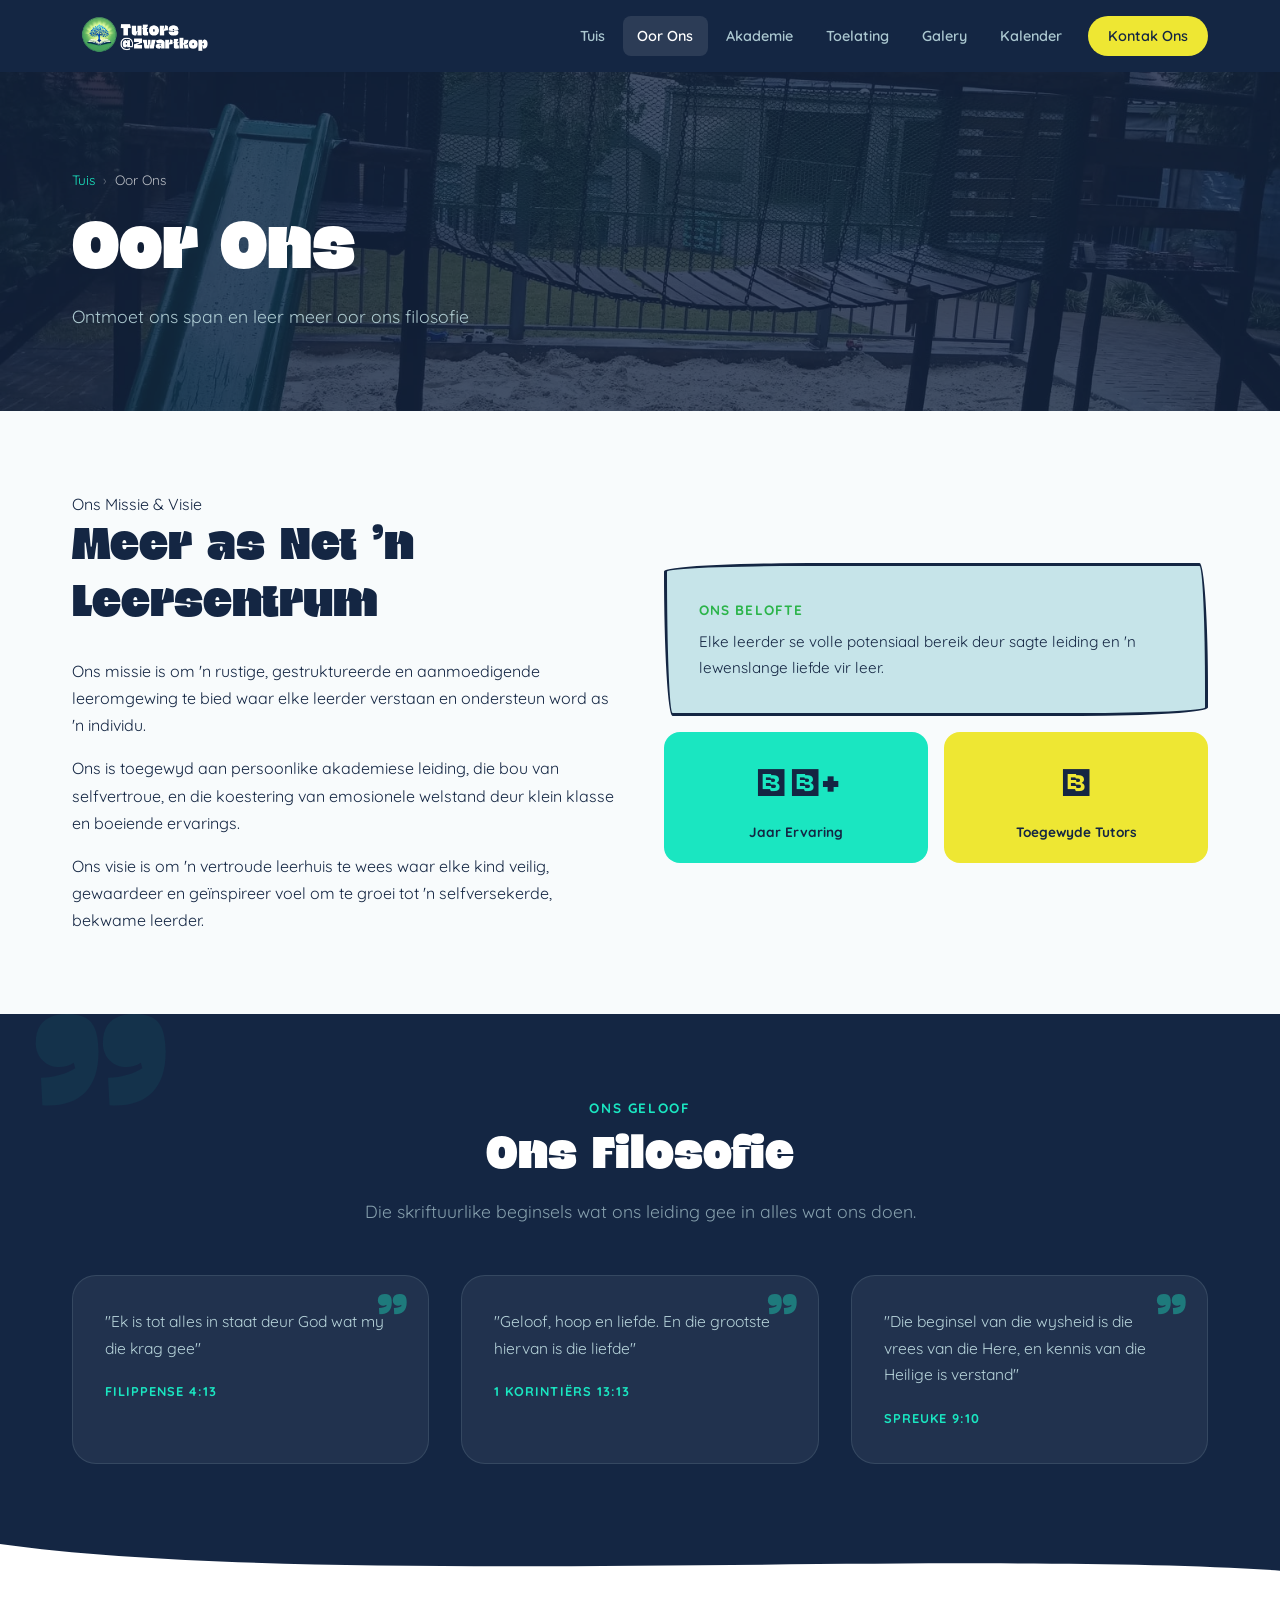
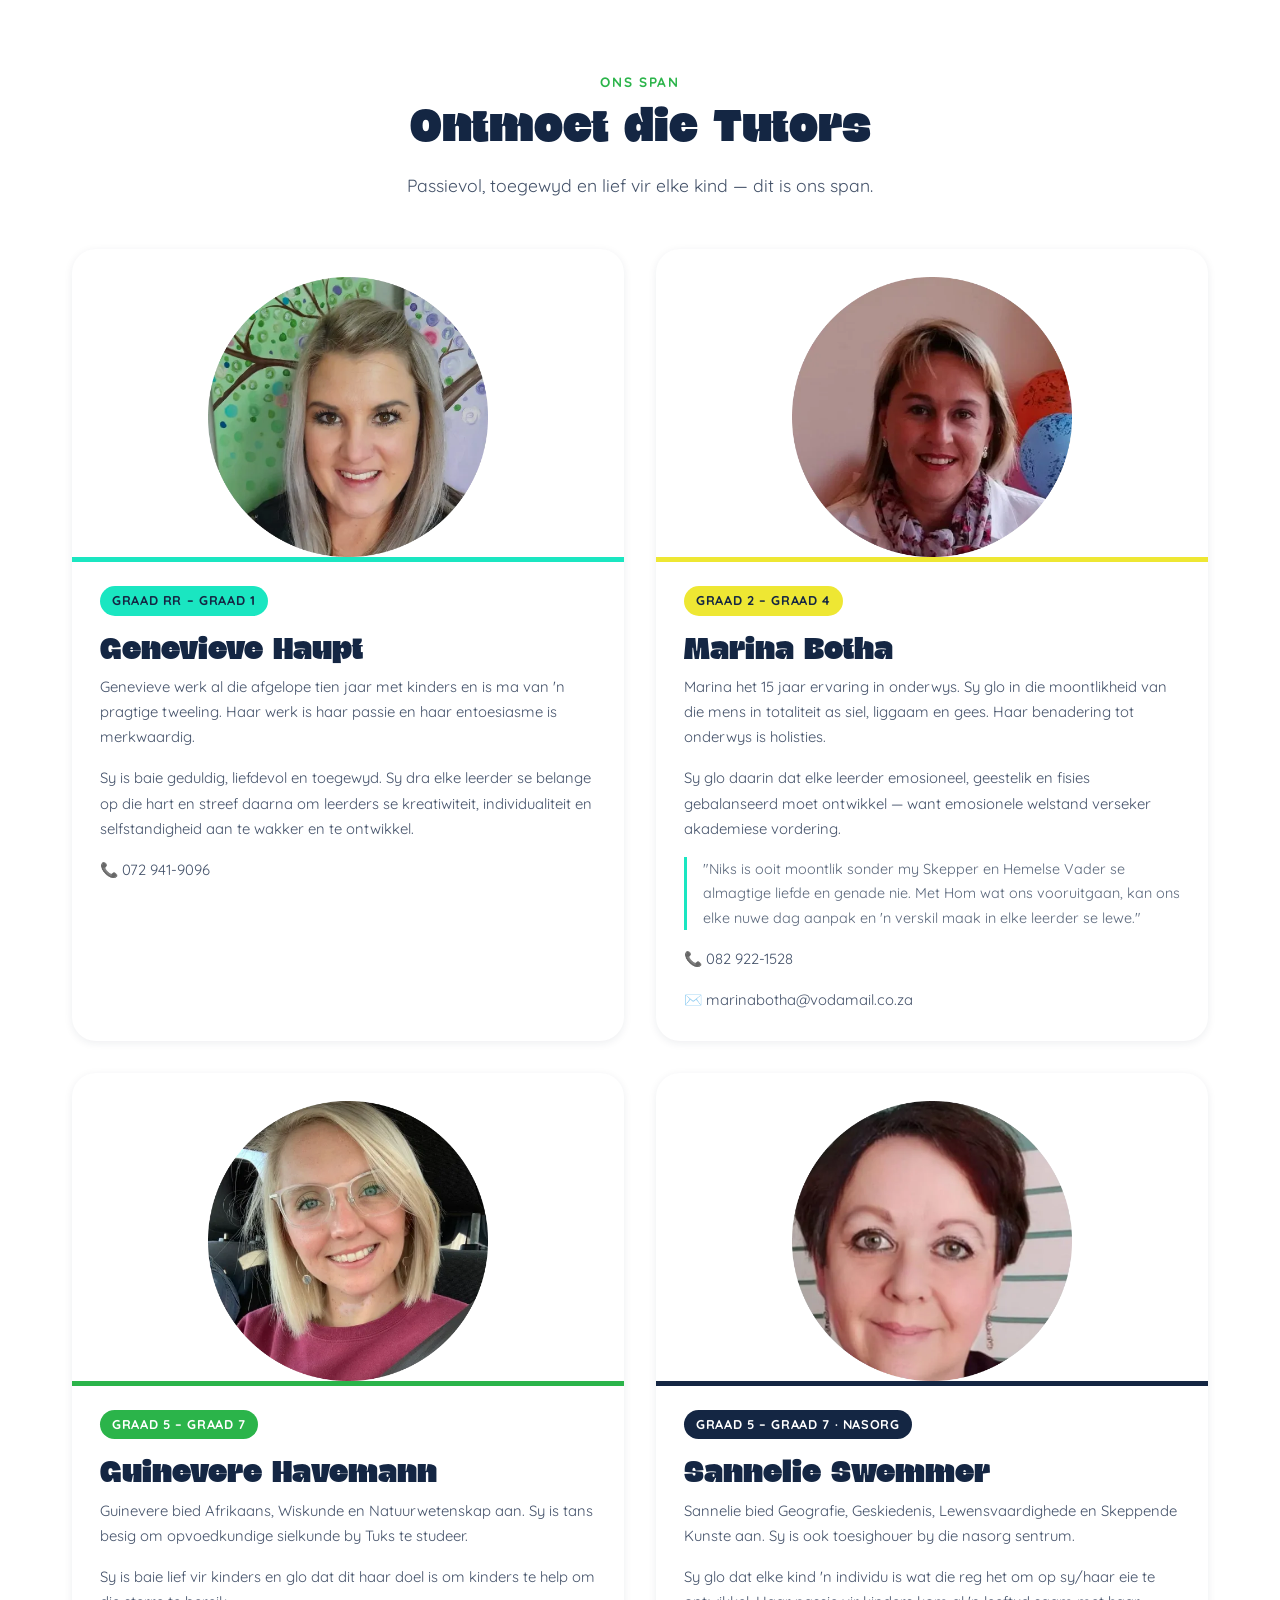
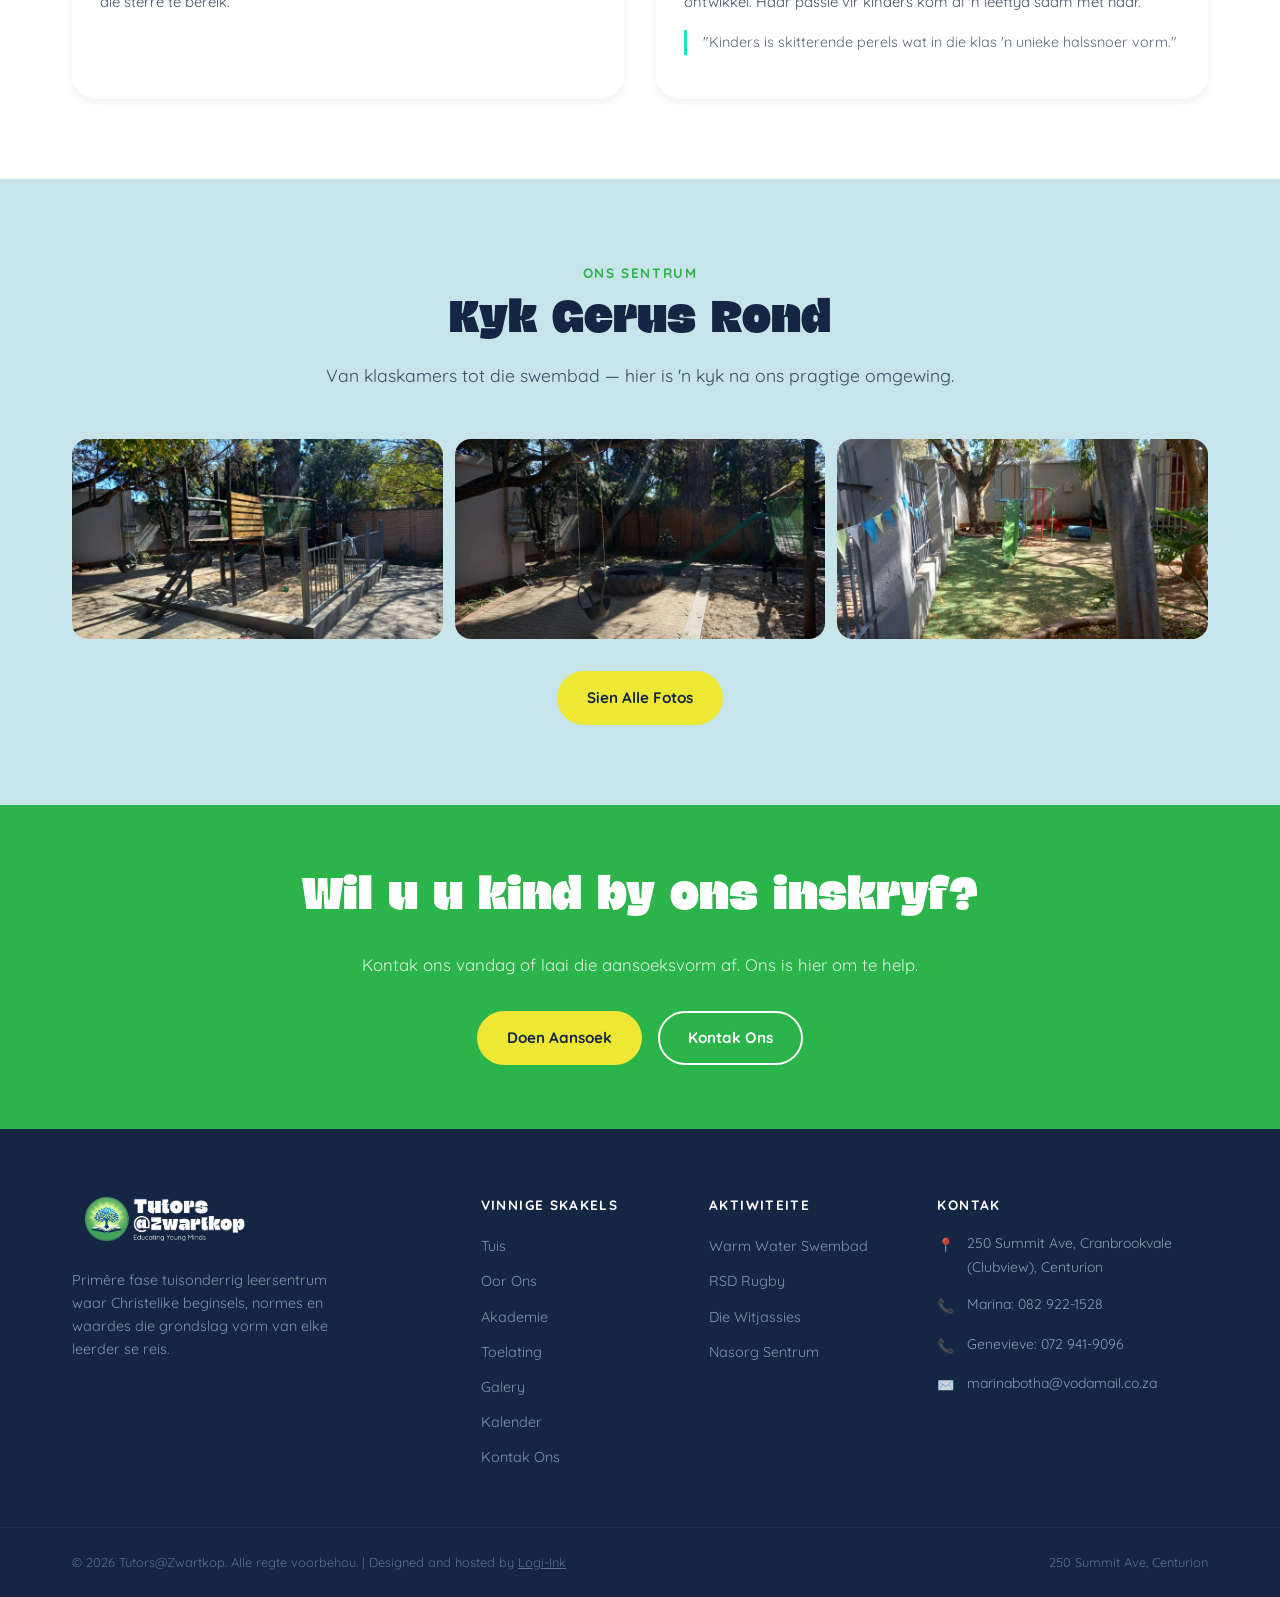
==== commit 5dbc41aa: "done" ====
--- a/about.html
+++ b/about.html
@@ -3,8 +3,35 @@
 <head>
   <meta charset="UTF-8">
   <meta name="viewport" content="width=device-width, initial-scale=1.0">
-  <title>Oor Ons | Tutors@Zwartkop</title>
-  <meta name="description" content="Ontmoet die toegewyde span tutors by Tutors@Zwartkop en leer meer oor ons filosofie en benadering.">
+  <title>Oor Ons & Ons Span | Tutors@Zwartkop Centurion</title>
+  <meta name="description" content="Ontmoet die toegewyde span tutors by Tutors@Zwartkop: Genevieve Haupt, Marina Botha, Guinevere Havemann en Sannelie Swemmer. Leer meer oor ons Christelike filosofie en holistiese benadering tot leer.">
+  <meta name="keywords" content="tutors zwartkop span, genevieve haupt, marina botha, guinevere havemann, sannelie swemmer, oor ons, afrikaanse onderwysers centurion, christelike onderwys, holistiese leer, leersentrum filosofie, tutors zwartkop">
+  <meta name="author" content="Tutors@Zwartkop">
+  <meta name="robots" content="index, follow">
+  <link rel="canonical" href="https://tutorsatzwartkop.co.za/about.html">
+
+  <!-- Open Graph -->
+  <meta property="og:type" content="website">
+  <meta property="og:url" content="https://tutorsatzwartkop.co.za/about.html">
+  <meta property="og:title" content="Oor Ons & Ons Span | Tutors@Zwartkop Centurion">
+  <meta property="og:description" content="Ontmoet ons toegewyde span tutors en leer meer oor ons Christelike filosofie en holistiese benadering tot leer in Centurion.">
+  <meta property="og:image" content="https://tutorsatzwartkop.co.za/assets/social/og-image.webp">
+  <meta property="og:image:width" content="1200">
+  <meta property="og:image:height" content="630">
+  <meta property="og:locale" content="af_ZA">
+  <meta property="og:site_name" content="Tutors@Zwartkop">
+
+  <!-- Twitter Card -->
+  <meta name="twitter:card" content="summary_large_image">
+  <meta name="twitter:title" content="Oor Ons & Ons Span | Tutors@Zwartkop Centurion">
+  <meta name="twitter:description" content="Ontmoet ons toegewyde span tutors en leer meer oor ons Christelike filosofie en holistiese benadering tot leer in Centurion.">
+  <meta name="twitter:image" content="https://tutorsatzwartkop.co.za/assets/social/twitter-card.webp">
+
+  <!-- Local SEO -->
+  <meta name="geo.region" content="ZA-GP">
+  <meta name="geo.placename" content="Centurion, Gauteng">
+  <meta name="geo.position" content="-25.8584;28.1929">
+  <meta name="ICBM" content="-25.8584, 28.1929">
   <link rel="icon" href="favicon.svg" type="image/svg+xml">
   <link rel="stylesheet" href="style.css">
   <link rel="preload" as="image" href="assets/images/facility/003.webp" fetchpriority="high">
--- a/style.css
+++ b/style.css
@@ -582,20 +582,17 @@
 }
 
 .tutor-photo {
-  width: 100%;
-  aspect-ratio: 4 / 3;
-  background-color: var(--color-light-blue);
-  overflow: hidden;
-  display: flex;
-  align-items: flex-end;
+  display: flex;
+  align-items: center;
   justify-content: center;
+  padding: 1.75rem 1.75rem 0;
+  background-color: transparent;
 }
 
 .tutor-photo img {
-  width: 100%;
-  height: 100%;
-  object-fit: cover;
-  object-position: top center;
+  width: 280px;
+  height: 280px;
+  object-fit: contain;
 }
 
 .tutor-info {
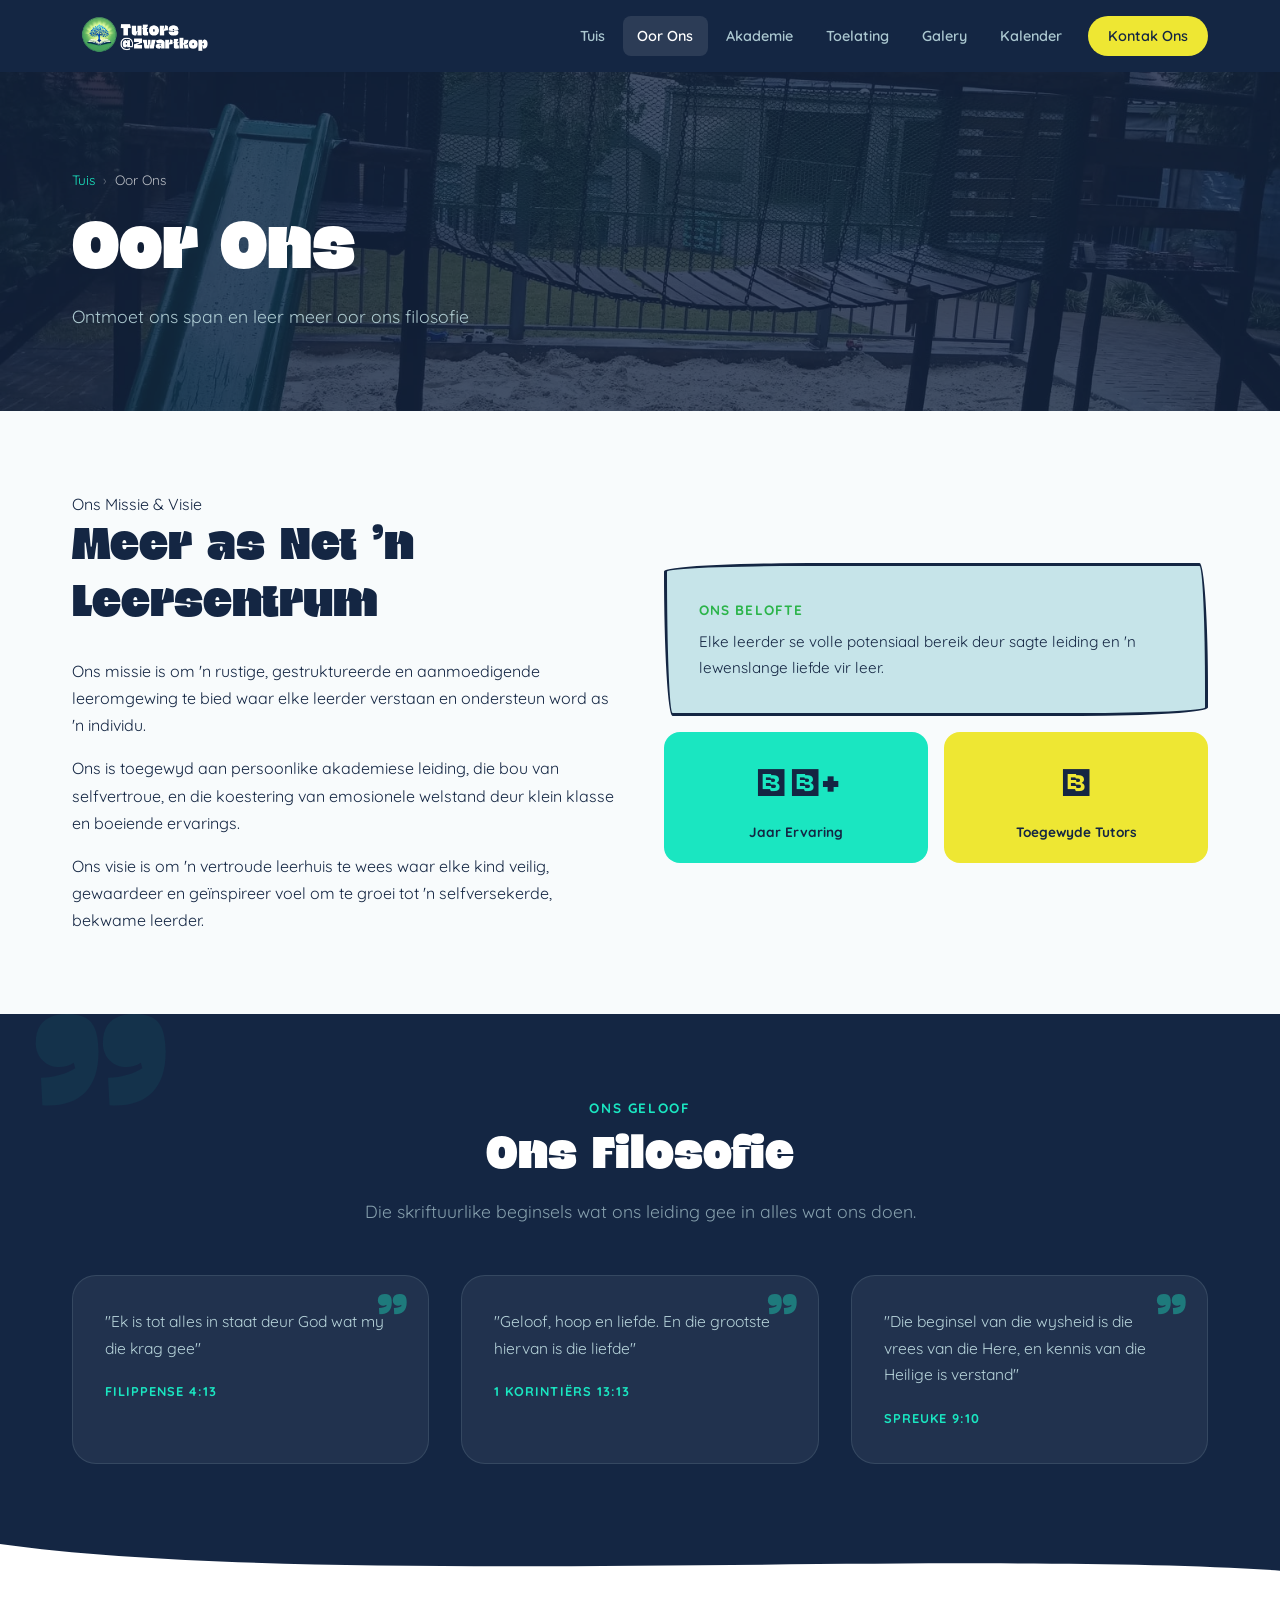
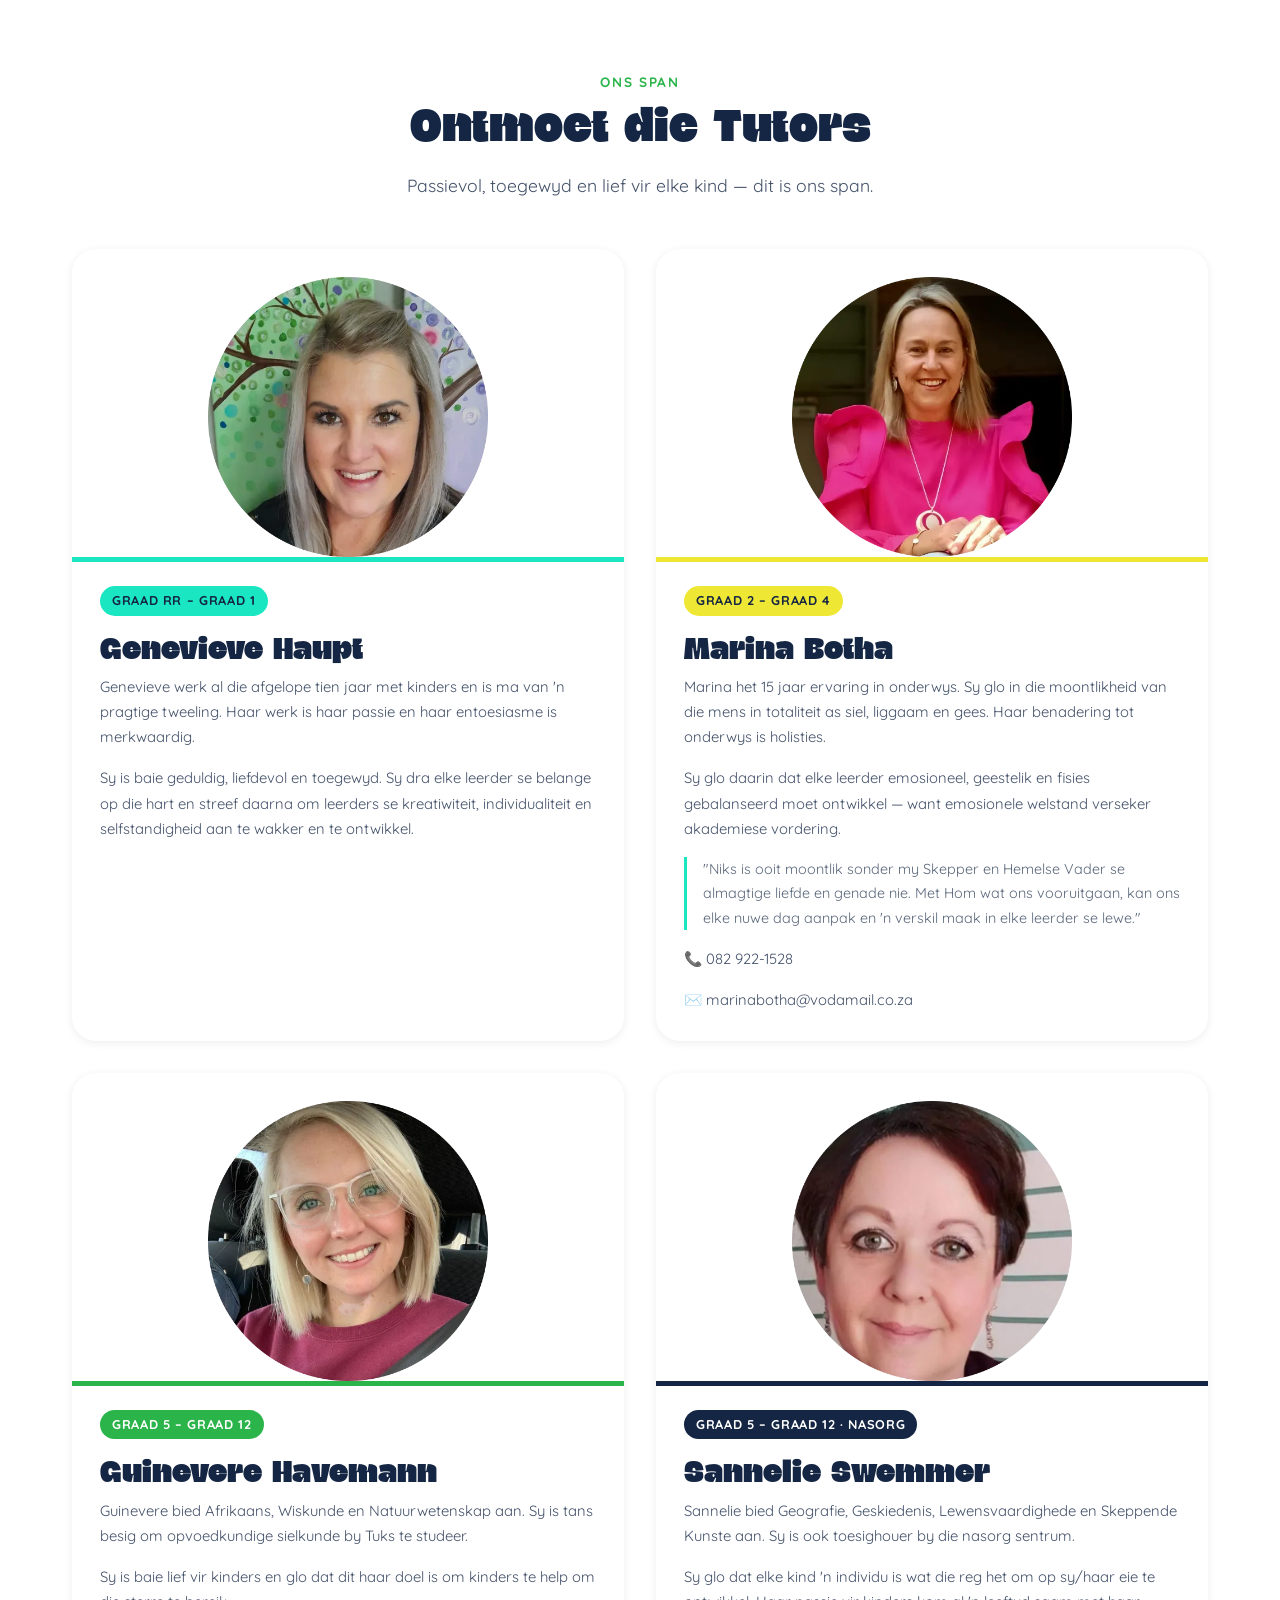
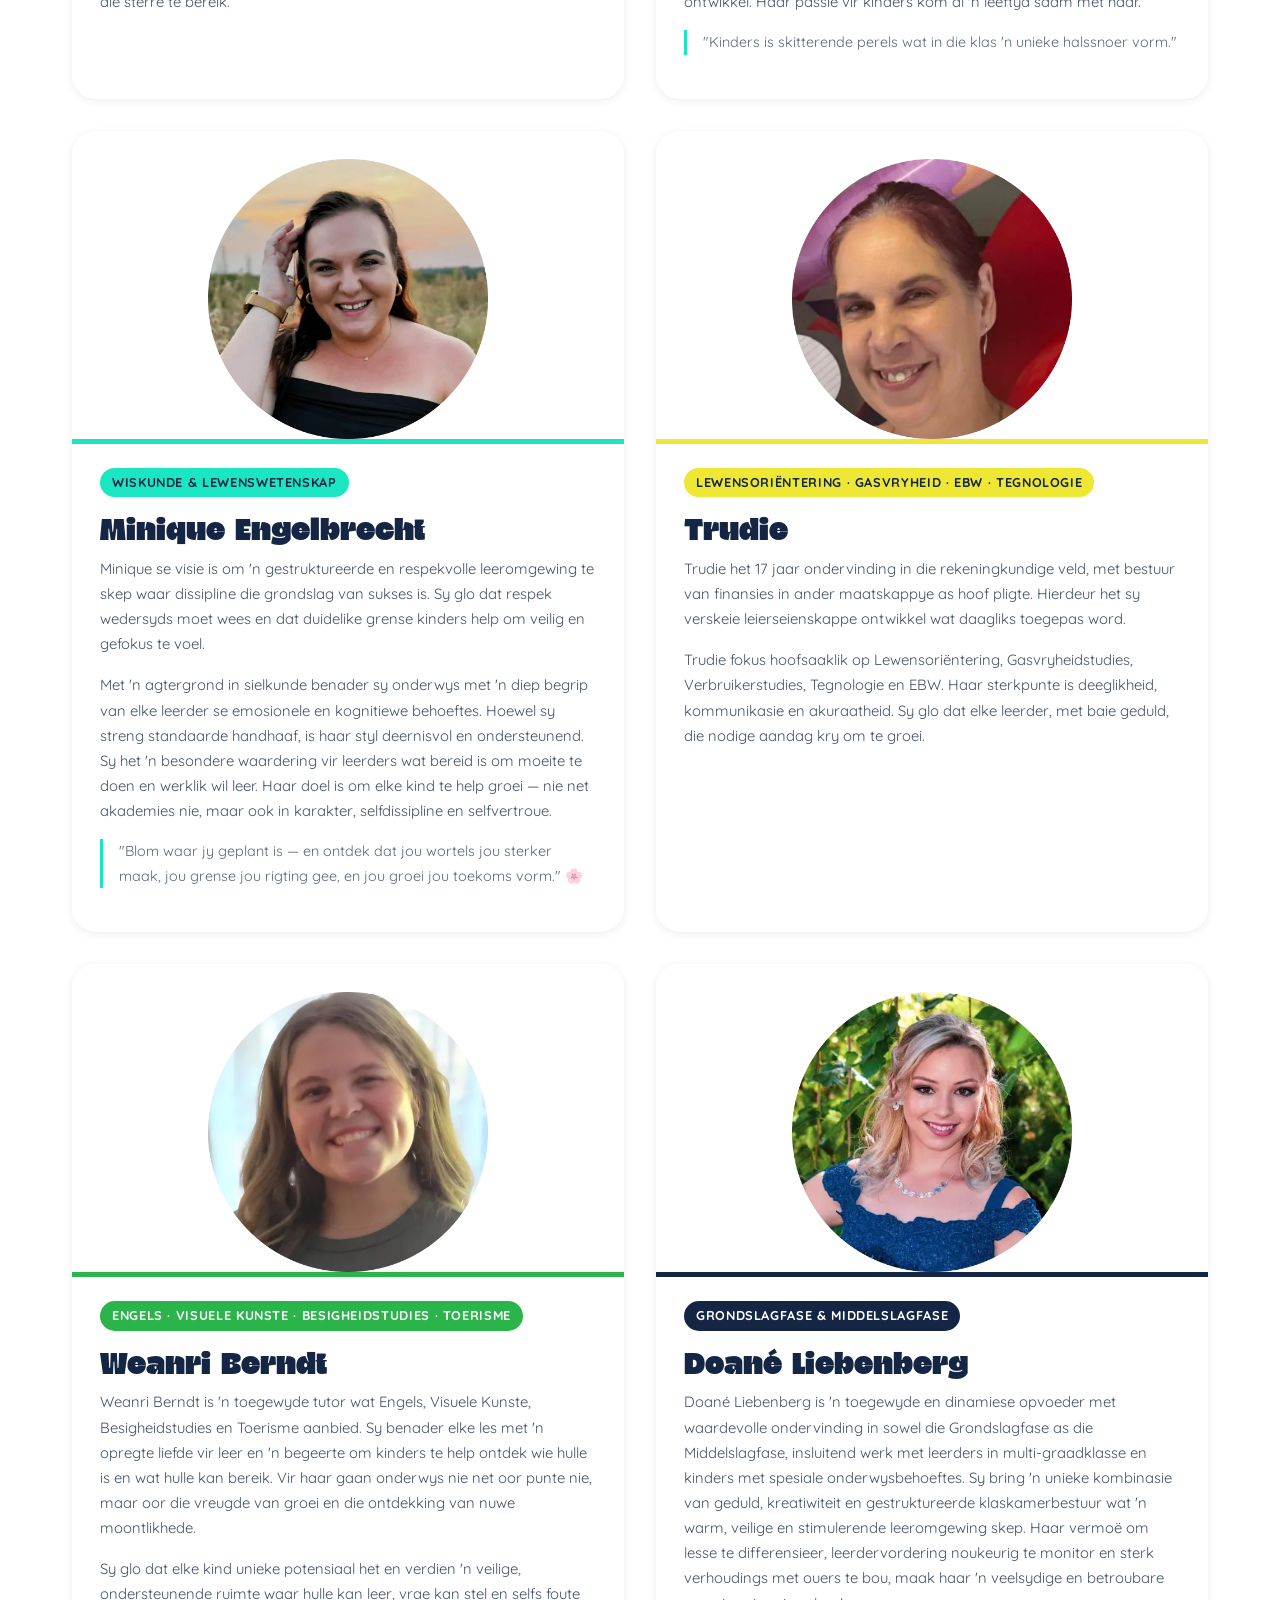
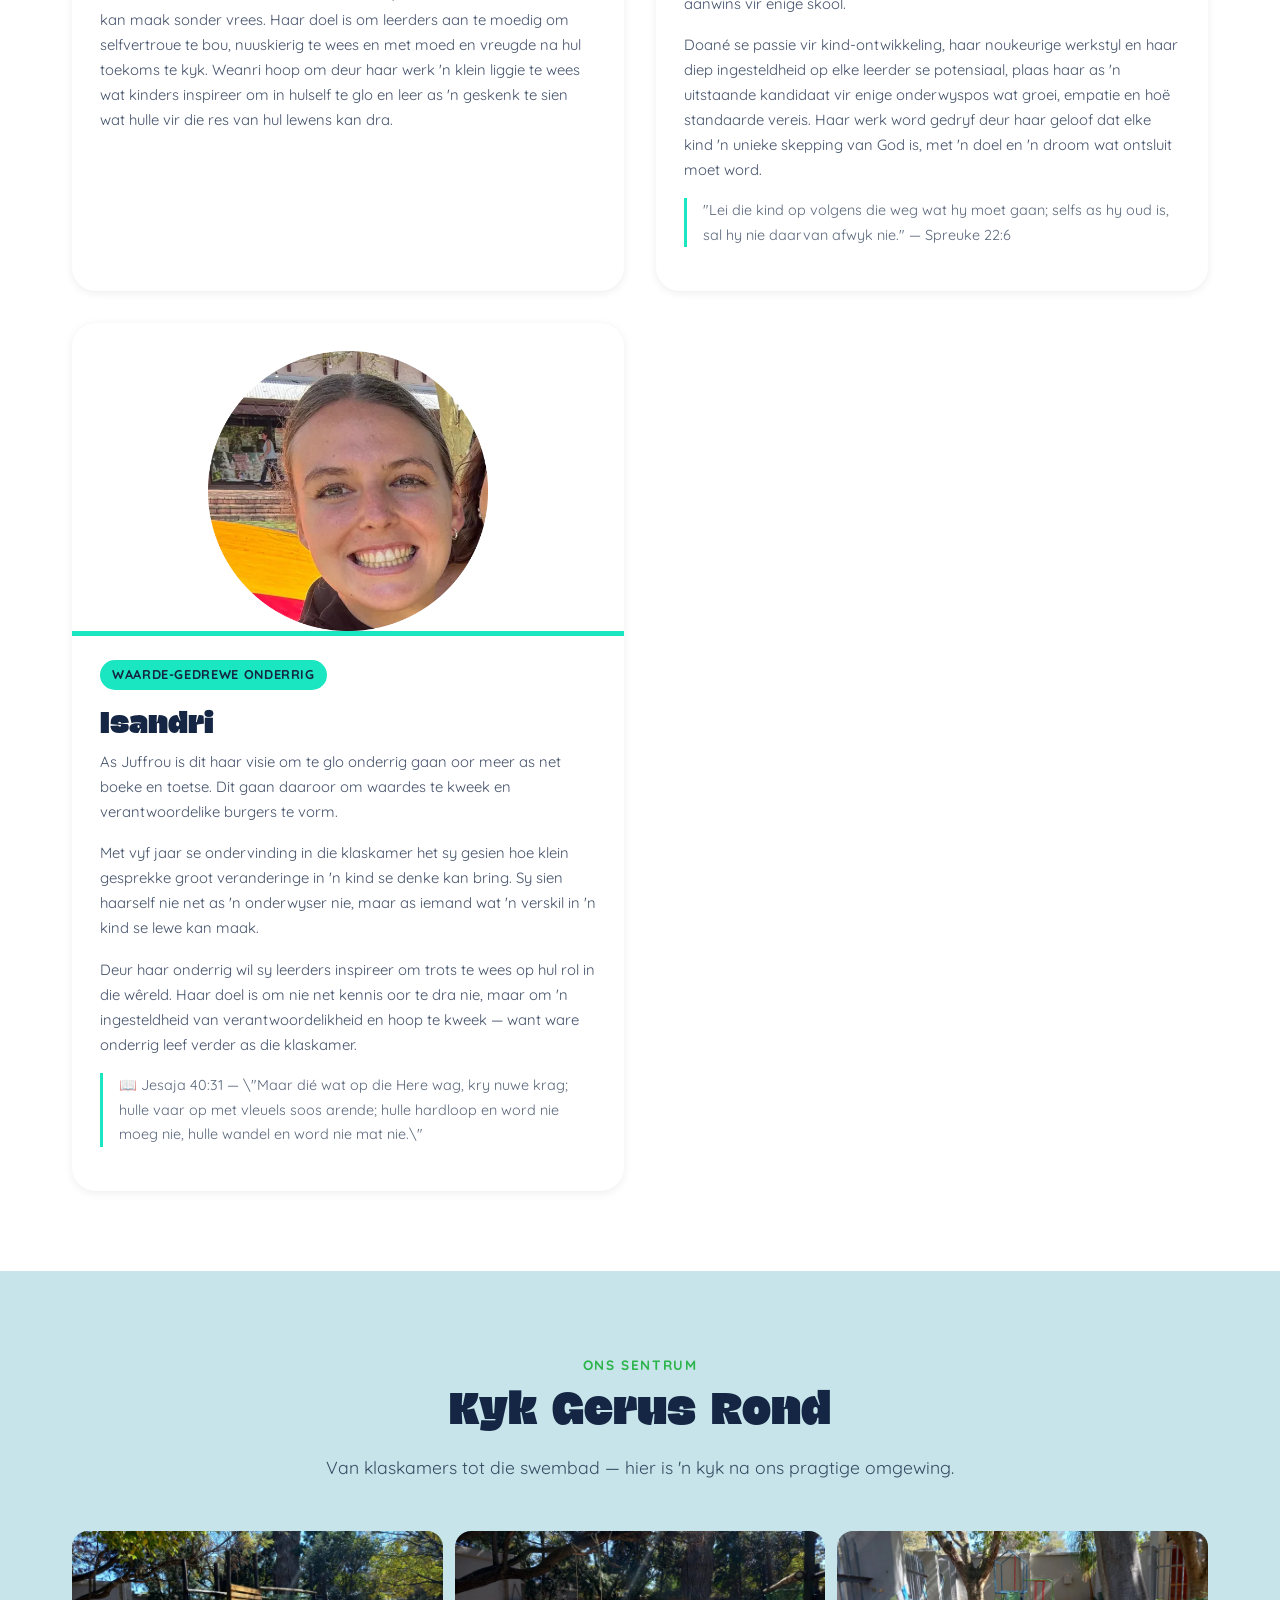
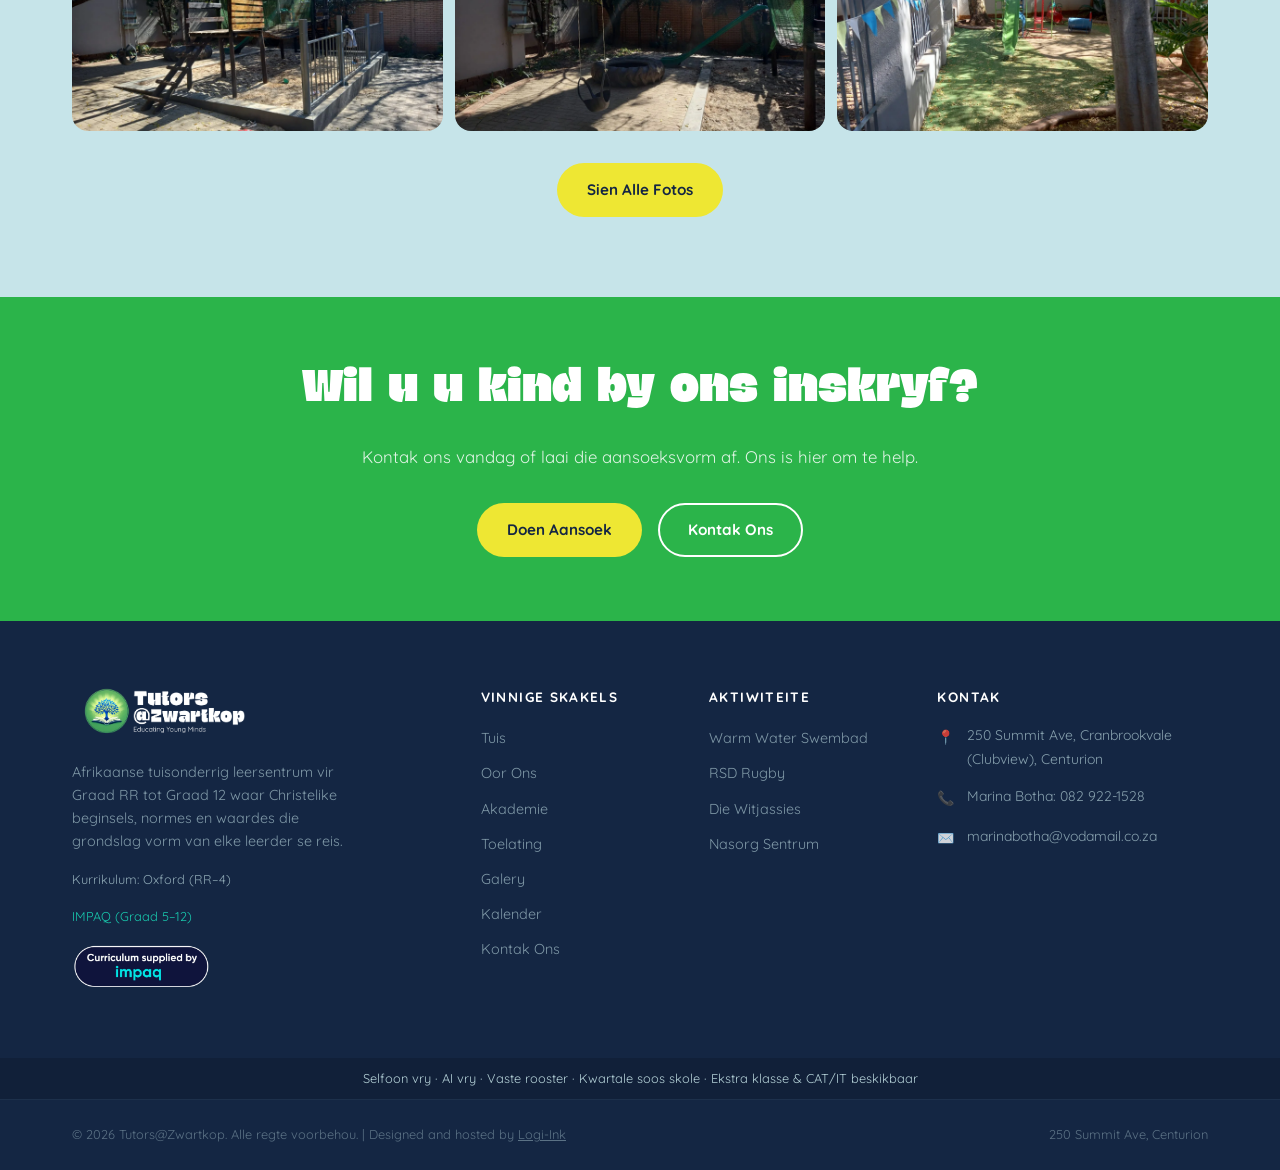
==== commit e433eebe: "done 2" ====
--- a/about.html
+++ b/about.html
@@ -4,8 +4,8 @@
   <meta charset="UTF-8">
   <meta name="viewport" content="width=device-width, initial-scale=1.0">
   <title>Oor Ons & Ons Span | Tutors@Zwartkop Centurion</title>
-  <meta name="description" content="Ontmoet die toegewyde span tutors by Tutors@Zwartkop: Genevieve Haupt, Marina Botha, Guinevere Havemann en Sannelie Swemmer. Leer meer oor ons Christelike filosofie en holistiese benadering tot leer.">
-  <meta name="keywords" content="tutors zwartkop span, genevieve haupt, marina botha, guinevere havemann, sannelie swemmer, oor ons, afrikaanse onderwysers centurion, christelike onderwys, holistiese leer, leersentrum filosofie, tutors zwartkop">
+  <meta name="description" content="Ontmoet die toegewyde span tutors by Tutors@Zwartkop: Genevieve Haupt, Marina Botha, Guinevere Havemann, Sannelie Swemmer, Minique Engelbrecht, Trudie, Weanri Berndt, Doané Liebenberg en Juffrou Isandri. Leer meer oor ons Christelike filosofie en holistiese benadering tot leer.">
+  <meta name="keywords" content="tutors zwartkop span, genevieve haupt, marina botha, guinevere havemann, sannelie swemmer, minique engelbrecht, trudie, weanri berndt, doané liebenberg, juffrou isandri, oor ons, afrikaanse onderwysers centurion, christelike onderwys, holistiese leer, leersentrum filosofie, tutors zwartkop">
   <meta name="author" content="Tutors@Zwartkop">
   <meta name="robots" content="index, follow">
   <link rel="canonical" href="https://tutorsatzwartkop.co.za/about.html">
@@ -97,7 +97,7 @@
                   <div style="font-size:0.85rem; font-weight:700; color:var(--color-navy);">Jaar Ervaring</div>
                 </div>
                 <div style="background:var(--color-yellow); border-radius:var(--radius-md); padding:1.25rem; text-align:center;">
-                  <div style="font-family:var(--font-heading); font-size:2.5rem; color:var(--color-navy);">4</div>
+                  <div style="font-family:var(--font-heading); font-size:2.5rem; color:var(--color-navy);">9</div>
                   <div style="font-size:0.85rem; font-weight:700; color:var(--color-navy);">Toegewyde Tutors</div>
                 </div>
               </div>
@@ -171,7 +171,6 @@
                 en streef daarna om leerders se kreatiwiteit, individualiteit en selfstandigheid 
                 aan te wakker en te ontwikkel.
               </p>
-              <p style="margin-top:0.75rem;"><strong>📞</strong> <a href="tel:0729419096">072 941-9096</a></p>
             </div>
           </div>
 
@@ -209,7 +208,7 @@
             </div>
             <div class="tutor-info">
               <div style="height:5px; background:var(--color-green); margin:-1.75rem -1.75rem 1.5rem; border-radius:0;"></div>
-              <span class="tutor-grade-tag bg-green" style="color:var(--color-white);">Graad 5 – Graad 7</span>
+              <span class="tutor-grade-tag bg-green" style="color:var(--color-white);">Graad 5 – Graad 12</span>
               <h3>Guinevere Havemann</h3>
               <p>
                 Guinevere bied Afrikaans, Wiskunde en Natuurwetenskap aan. Sy is tans besig om 
@@ -229,7 +228,7 @@
             </div>
             <div class="tutor-info">
               <div style="height:5px; background:var(--color-navy); margin:-1.75rem -1.75rem 1.5rem; border-radius:0;"></div>
-              <span class="tutor-grade-tag" style="background:var(--color-navy); color:var(--color-white);">Graad 5 – Graad 7 · Nasorg</span>
+              <span class="tutor-grade-tag" style="background:var(--color-navy); color:var(--color-white);">Graad 5 – Graad 12 · Nasorg</span>
               <h3>Sannelie Swemmer</h3>
               <p>
                 Sannelie bied Geografie, Geskiedenis, Lewensvaardighede en Skeppende Kunste aan. 
@@ -241,6 +240,108 @@
               </p>
               <blockquote class="tutor-quote">
                 "Kinders is skitterende perels wat in die klas 'n unieke halssnoer vorm."
+              </blockquote>
+            </div>
+          </div>
+
+          <!-- Minique Engelbrecht -->
+          <div class="tutor-card fade-up">
+            <div class="tutor-photo">
+              <img src="assets/images/tutors/Minique_Engelbrecht.webp" alt="Minique Engelbrecht">
+            </div>
+            <div class="tutor-info">
+              <div style="height:5px; background:var(--color-teal); margin:-1.75rem -1.75rem 1.5rem; border-radius:0;"></div>
+              <span class="tutor-grade-tag bg-teal" style="color:var(--color-navy);">Wiskunde &amp; Lewenswetenskap</span>
+              <h3>Minique Engelbrecht</h3>
+              <p>
+                Minique se visie is om 'n gestruktureerde en respekvolle leeromgewing te skep waar dissipline die grondslag van sukses is. Sy glo dat respek wedersyds moet wees en dat duidelike grense kinders help om veilig en gefokus te voel.
+              </p>
+              <p>
+                Met 'n agtergrond in sielkunde benader sy onderwys met 'n diep begrip van elke leerder se emosionele en kognitiewe behoeftes. Hoewel sy streng standaarde handhaaf, is haar styl deernisvol en ondersteunend. Sy het 'n besondere waardering vir leerders wat bereid is om moeite te doen en werklik wil leer. Haar doel is om elke kind te help groei — nie net akademies nie, maar ook in karakter, selfdissipline en selfvertroue.
+              </p>
+              <blockquote class="tutor-quote">
+                "Blom waar jy geplant is — en ontdek dat jou wortels jou sterker maak, jou grense jou rigting gee, en jou groei jou toekoms vorm." 🌸
+              </blockquote>
+            </div>
+          </div>
+
+          <!-- Trudie -->
+          <div class="tutor-card fade-up">
+            <div class="tutor-photo">
+              <img src="assets/images/tutors/Trudie.webp" alt="Trudie">
+            </div>
+            <div class="tutor-info">
+              <div style="height:5px; background:var(--color-yellow); margin:-1.75rem -1.75rem 1.5rem; border-radius:0;"></div>
+              <span class="tutor-grade-tag bg-yellow" style="color:var(--color-navy);">Lewensoriëntering · Gasvryheid · EBW · Tegnologie</span>
+              <h3>Trudie</h3>
+              <p>
+                Trudie het 17 jaar ondervinding in die rekeningkundige veld, met bestuur van finansies in ander maatskappye as hoof pligte. Hierdeur het sy verskeie leierseienskappe ontwikkel wat daagliks toegepas word.
+              </p>
+              <p>
+                Trudie fokus hoofsaaklik op Lewensoriëntering, Gasvryheidstudies, Verbruikerstudies, Tegnologie en EBW. Haar sterkpunte is deeglikheid, kommunikasie en akuraatheid. Sy glo dat elke leerder, met baie geduld, die nodige aandag kry om te groei.
+              </p>
+            </div>
+          </div>
+
+          <!-- Weanri Berndt -->
+          <div class="tutor-card fade-up">
+            <div class="tutor-photo">
+              <img src="assets/images/tutors/Weanri_Berndt.webp" alt="Weanri Berndt">
+            </div>
+            <div class="tutor-info">
+              <div style="height:5px; background:var(--color-green); margin:-1.75rem -1.75rem 1.5rem; border-radius:0;"></div>
+              <span class="tutor-grade-tag bg-green" style="color:var(--color-white);">Engels · Visuele Kunste · Besigheidstudies · Toerisme</span>
+              <h3>Weanri Berndt</h3>
+              <p>
+                Weanri Berndt is 'n toegewyde tutor wat Engels, Visuele Kunste, Besigheidstudies en Toerisme aanbied. Sy benader elke les met 'n opregte liefde vir leer en 'n begeerte om kinders te help ontdek wie hulle is en wat hulle kan bereik. Vir haar gaan onderwys nie net oor punte nie, maar oor die vreugde van groei en die ontdekking van nuwe moontlikhede.
+              </p>
+              <p>
+                Sy glo dat elke kind unieke potensiaal het en verdien 'n veilige, ondersteunende ruimte waar hulle kan leer, vrae kan stel en selfs foute kan maak sonder vrees. Haar doel is om leerders aan te moedig om selfvertroue te bou, nuuskierig te wees en met moed en vreugde na hul toekoms te kyk. Weanri hoop om deur haar werk 'n klein liggie te wees wat kinders inspireer om in hulself te glo en leer as 'n geskenk te sien wat hulle vir die res van hul lewens kan dra.
+              </p>
+            </div>
+          </div>
+
+          <!-- Doané Liebenberg -->
+          <div class="tutor-card fade-up">
+            <div class="tutor-photo">
+              <img src="assets/images/tutors/Doane_Liebenberg.webp" alt="Doané Liebenberg">
+            </div>
+            <div class="tutor-info">
+              <div style="height:5px; background:var(--color-navy); margin:-1.75rem -1.75rem 1.5rem; border-radius:0;"></div>
+              <span class="tutor-grade-tag" style="background:var(--color-navy); color:var(--color-white);">Grondslagfase &amp; Middelslagfase</span>
+              <h3>Doané Liebenberg</h3>
+              <p>
+                Doané Liebenberg is 'n toegewyde en dinamiese opvoeder met waardevolle ondervinding in sowel die Grondslagfase as die Middelslagfase, insluitend werk met leerders in multi-graadklasse en kinders met spesiale onderwysbehoeftes. Sy bring 'n unieke kombinasie van geduld, kreatiwiteit en gestruktureerde klaskamerbestuur wat 'n warm, veilige en stimulerende leeromgewing skep. Haar vermoë om lesse te differensieer, leerdervordering noukeurig te monitor en sterk verhoudings met ouers te bou, maak haar 'n veelsydige en betroubare aanwins vir enige skool.
+              </p>
+              <p>
+                Doané se passie vir kind-ontwikkeling, haar noukeurige werkstyl en haar diep ingesteldheid op elke leerder se potensiaal, plaas haar as 'n uitstaande kandidaat vir enige onderwyspos wat groei, empatie en hoë standaarde vereis. Haar werk word gedryf deur haar geloof dat elke kind 'n unieke skepping van God is, met 'n doel en 'n droom wat ontsluit moet word.
+              </p>
+              <blockquote class="tutor-quote">
+                "Lei die kind op volgens die weg wat hy moet gaan; selfs as hy oud is, sal hy nie daarvan afwyk nie." — Spreuke 22:6
+              </blockquote>
+            </div>
+          </div>
+
+          <!-- Juffrou Isandri -->
+          <div class="tutor-card fade-up">
+            <div class="tutor-photo">
+              <img src="assets/images/tutors/Isandri.webp" alt="Juffrou Isandri">
+            </div>
+            <div class="tutor-info">
+              <div style="height:5px; background:var(--color-teal); margin:-1.75rem -1.75rem 1.5rem; border-radius:0;"></div>
+              <span class="tutor-grade-tag bg-teal" style="color:var(--color-navy);">Waarde-gedrewe Onderrig</span>
+              <h3>Isandri</h3>
+              <p>
+                As Juffrou is dit haar visie om te glo onderrig gaan oor meer as net boeke en toetse. Dit gaan daaroor om waardes te kweek en verantwoordelike burgers te vorm.
+              </p>
+              <p>
+                Met vyf jaar se ondervinding in die klaskamer het sy gesien hoe klein gesprekke groot veranderinge in 'n kind se denke kan bring. Sy sien haarself nie net as 'n onderwyser nie, maar as iemand wat 'n verskil in 'n kind se lewe kan maak.
+              </p>
+              <p>
+                Deur haar onderrig wil sy leerders inspireer om trots te wees op hul rol in die wêreld. Haar doel is om nie net kennis oor te dra nie, maar om 'n ingesteldheid van verantwoordelikheid en hoop te kweek — want ware onderrig leef verder as die klaskamer.
+              </p>
+              <blockquote class="tutor-quote">
+                📖 Jesaja 40:31 — \"Maar dié wat op die Here wag, kry nuwe krag; hulle vaar op met vleuels soos arende; hulle hardloop en word nie moeg nie, hulle wandel en word nie mat nie.\"
               </blockquote>
             </div>
           </div>
--- a/style.css
+++ b/style.css
@@ -557,6 +557,34 @@
   background-color: var(--color-light-blue);
 }
 
+/* Belangrike Inligting badges */
+.info-badges {
+  display: grid;
+  grid-template-columns: repeat(auto-fill, minmax(200px, 1fr));
+  gap: 1rem;
+  max-width: 900px;
+  margin: 0 auto;
+}
+
+.info-badge {
+  display: flex;
+  align-items: center;
+  gap: 0.75rem;
+  padding: 0.9rem 1.1rem;
+  background: var(--color-white);
+  border-radius: var(--radius-md);
+  box-shadow: var(--shadow-sm);
+  font-size: 0.9rem;
+  font-weight: 600;
+  color: var(--color-navy);
+  border-left: 4px solid var(--color-teal);
+}
+
+.info-badge-icon {
+  font-size: 1.25rem;
+  flex-shrink: 0;
+}
+
 /* =============================================================
    Team / Tutor Cards
    ============================================================= */
@@ -1434,6 +1462,8 @@
 
   .feature-strip-inner { grid-template-columns: 1fr; }
 
+  .info-badges { grid-template-columns: 1fr; }
+
   .contact-grid { grid-template-columns: 1fr; }
 
   .hero-content { padding: 2rem 1.25rem; }
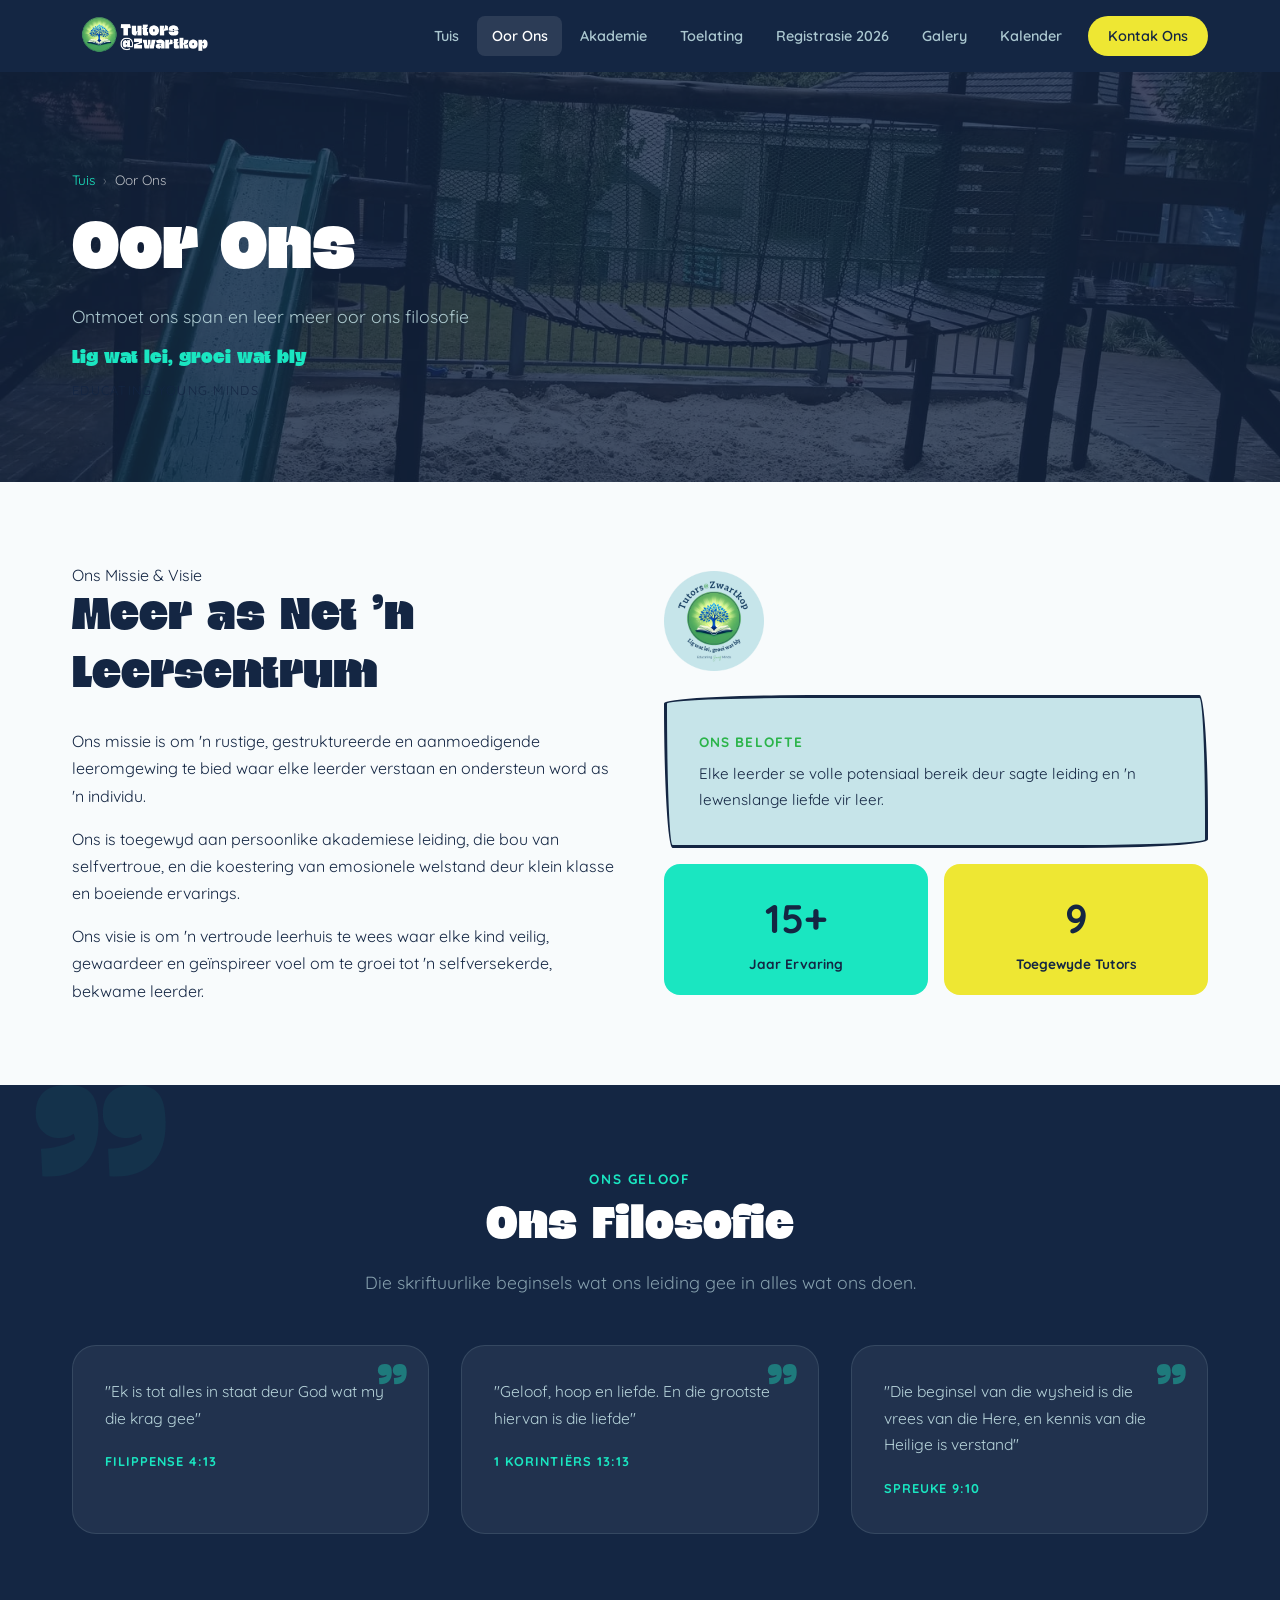
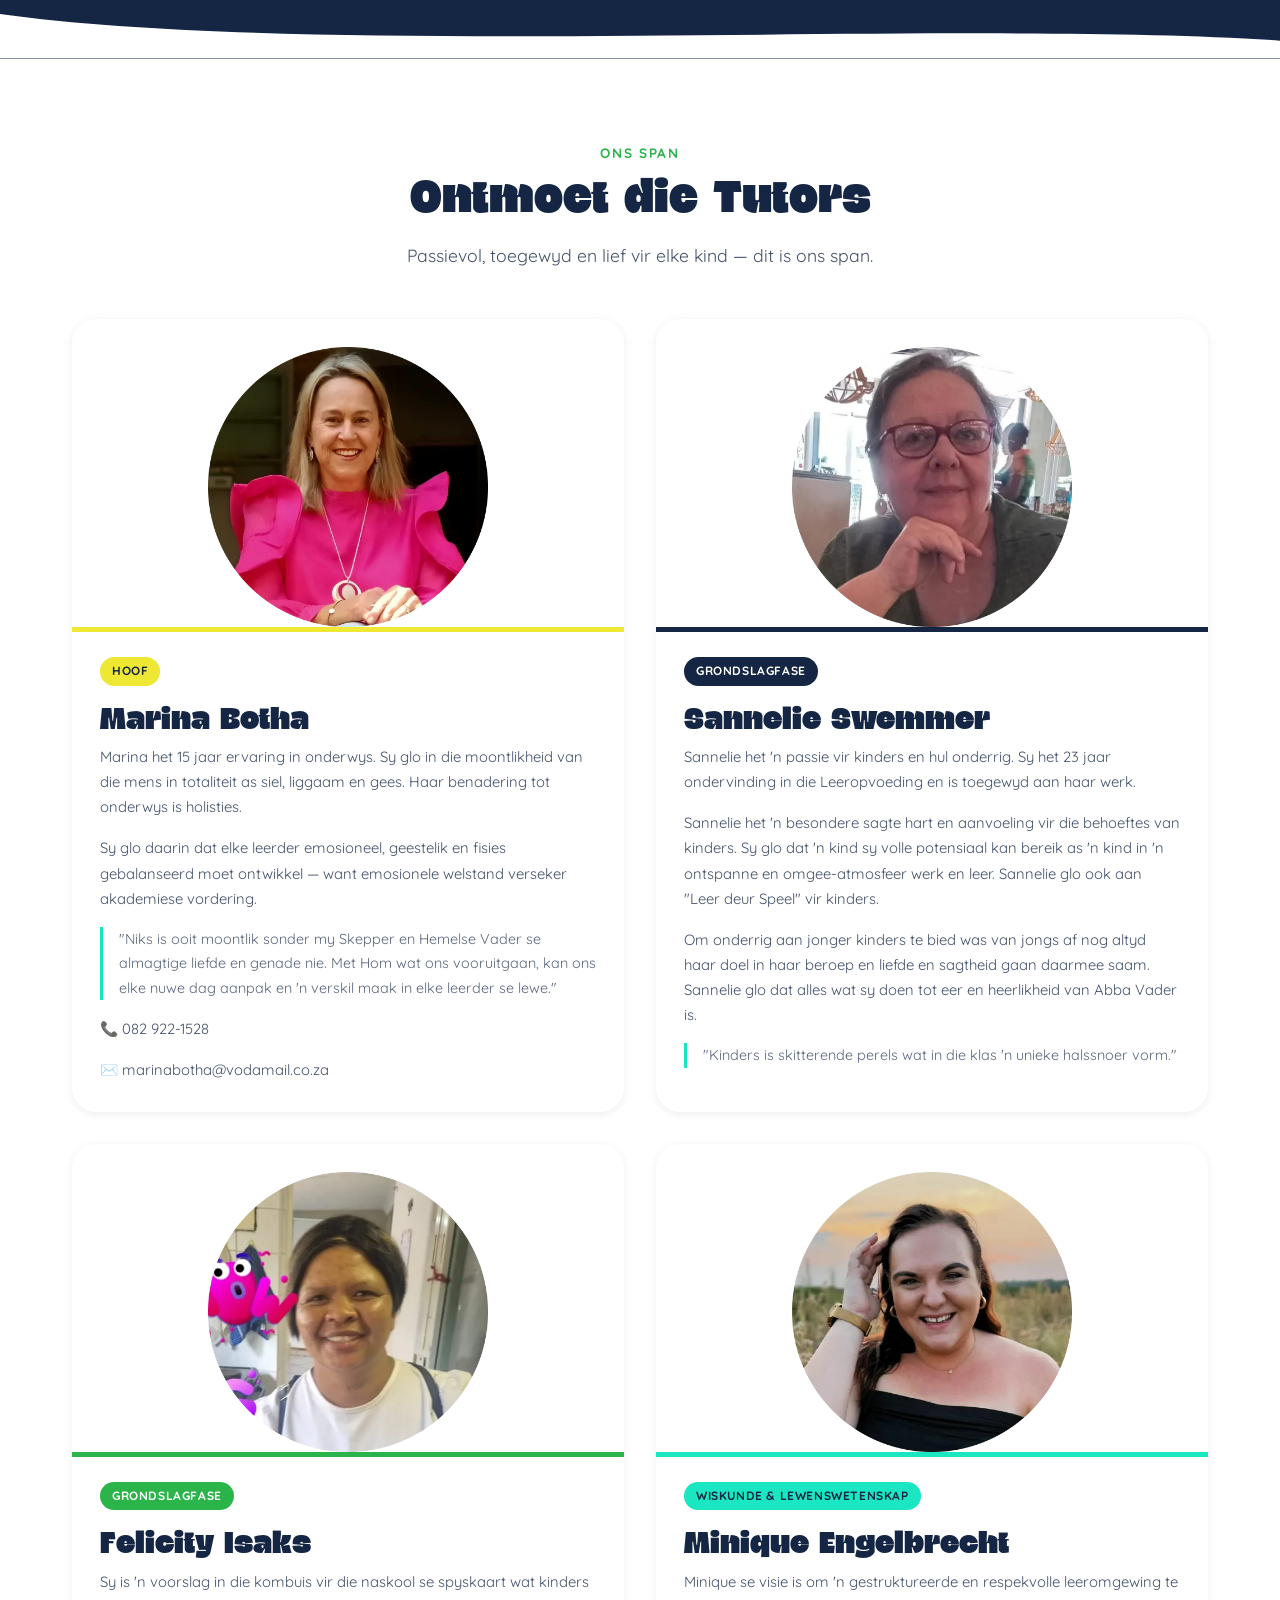
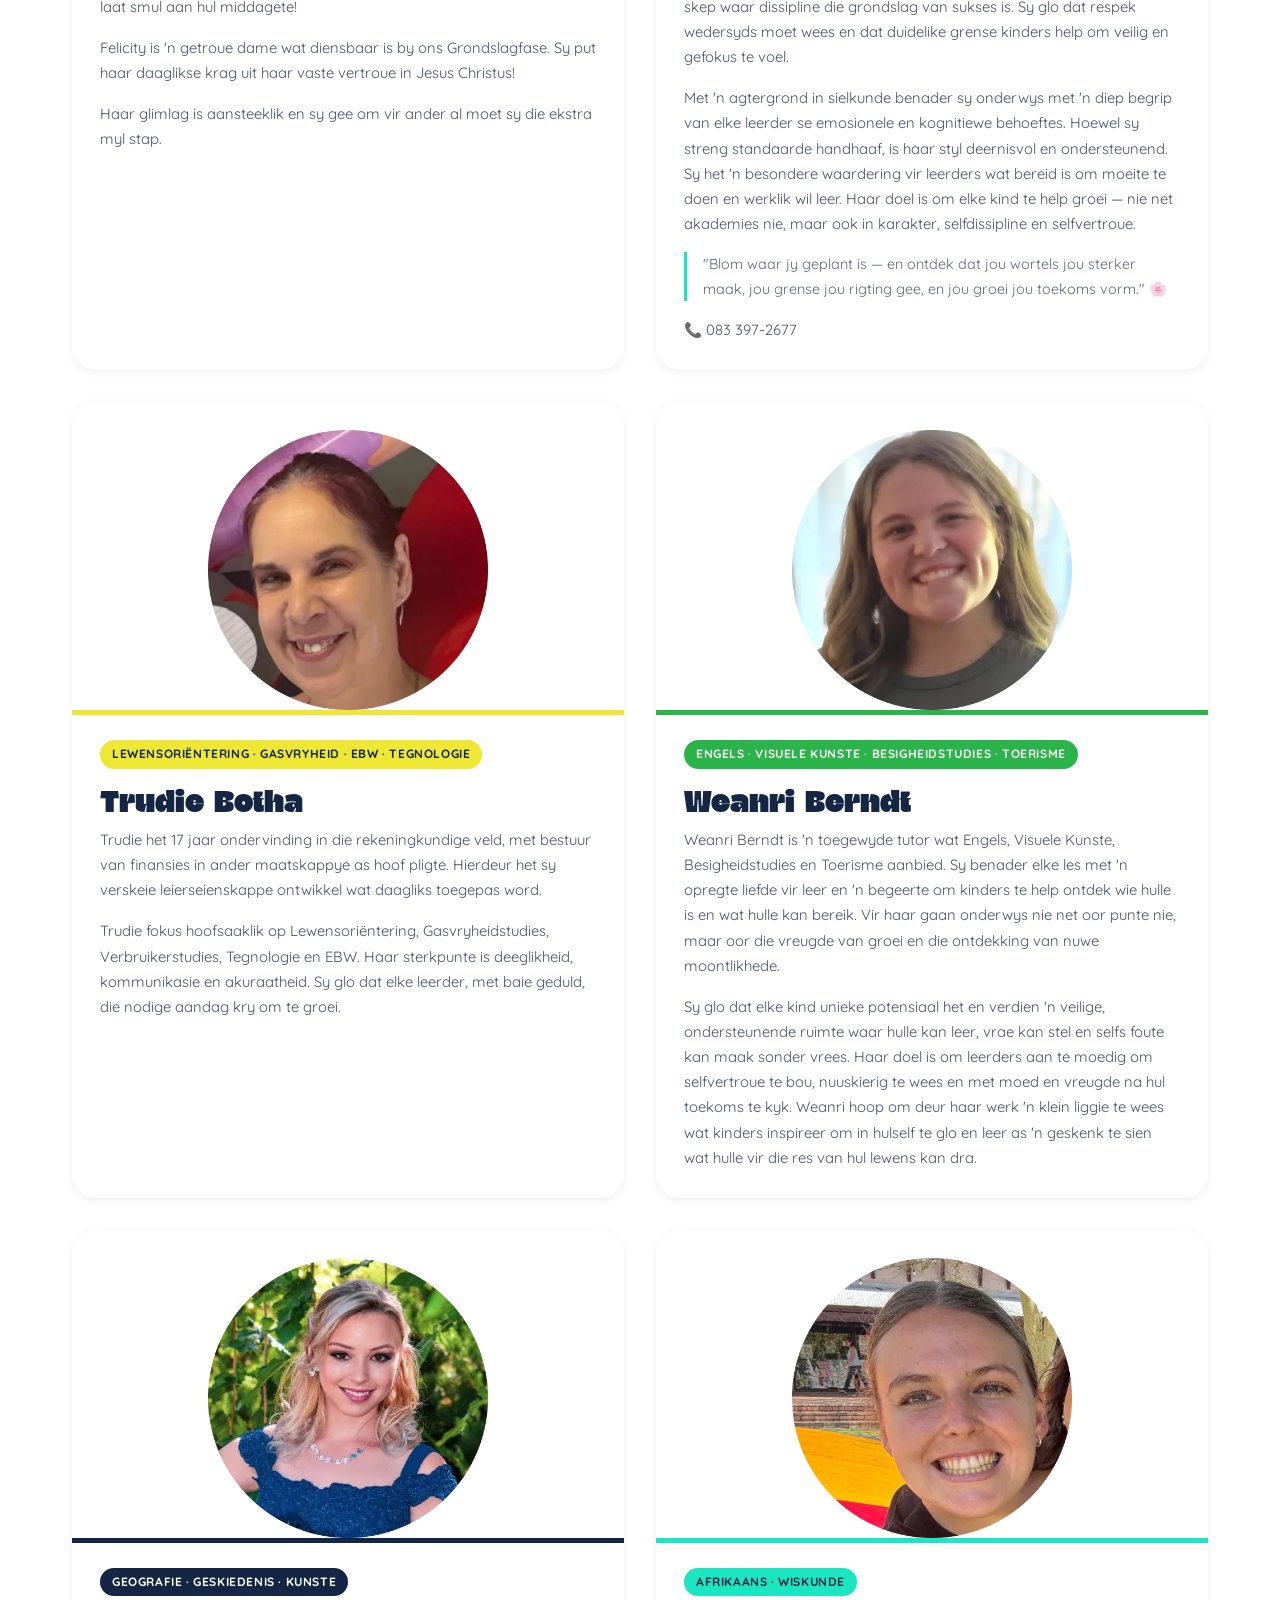
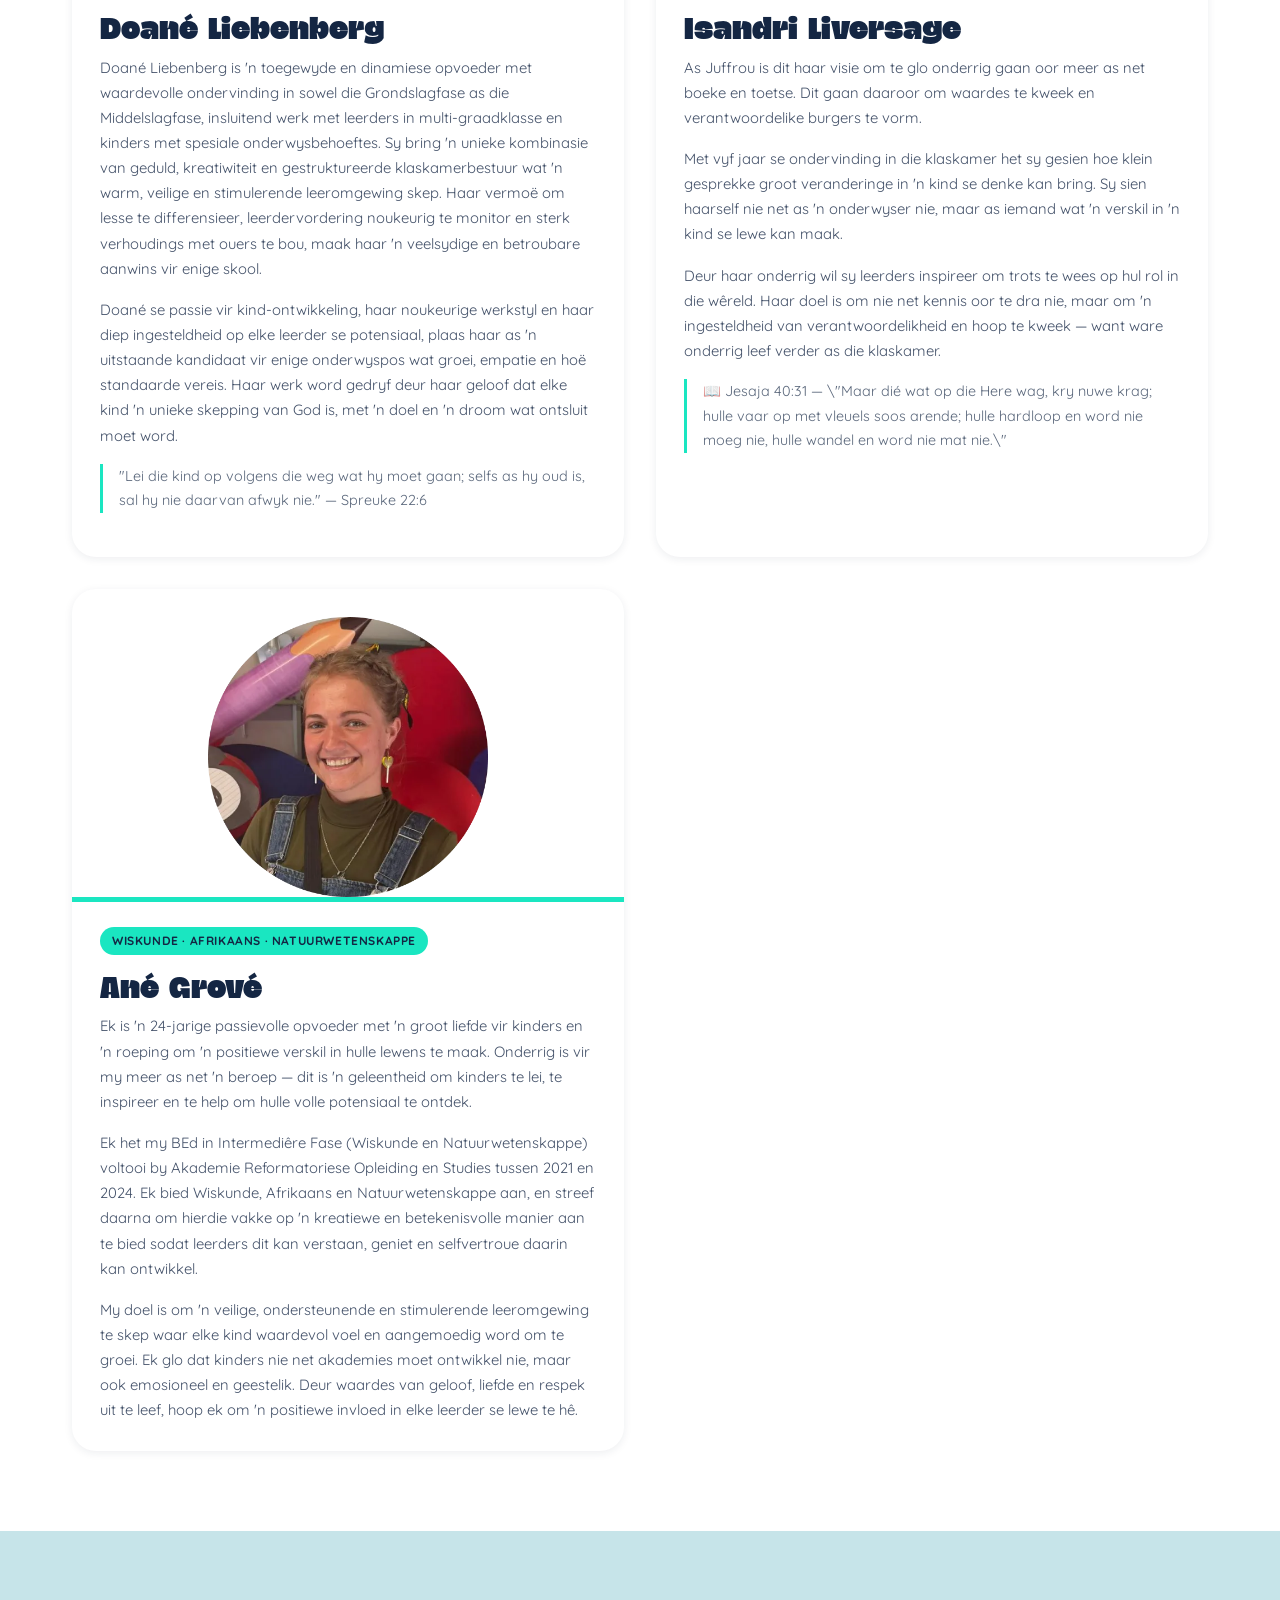
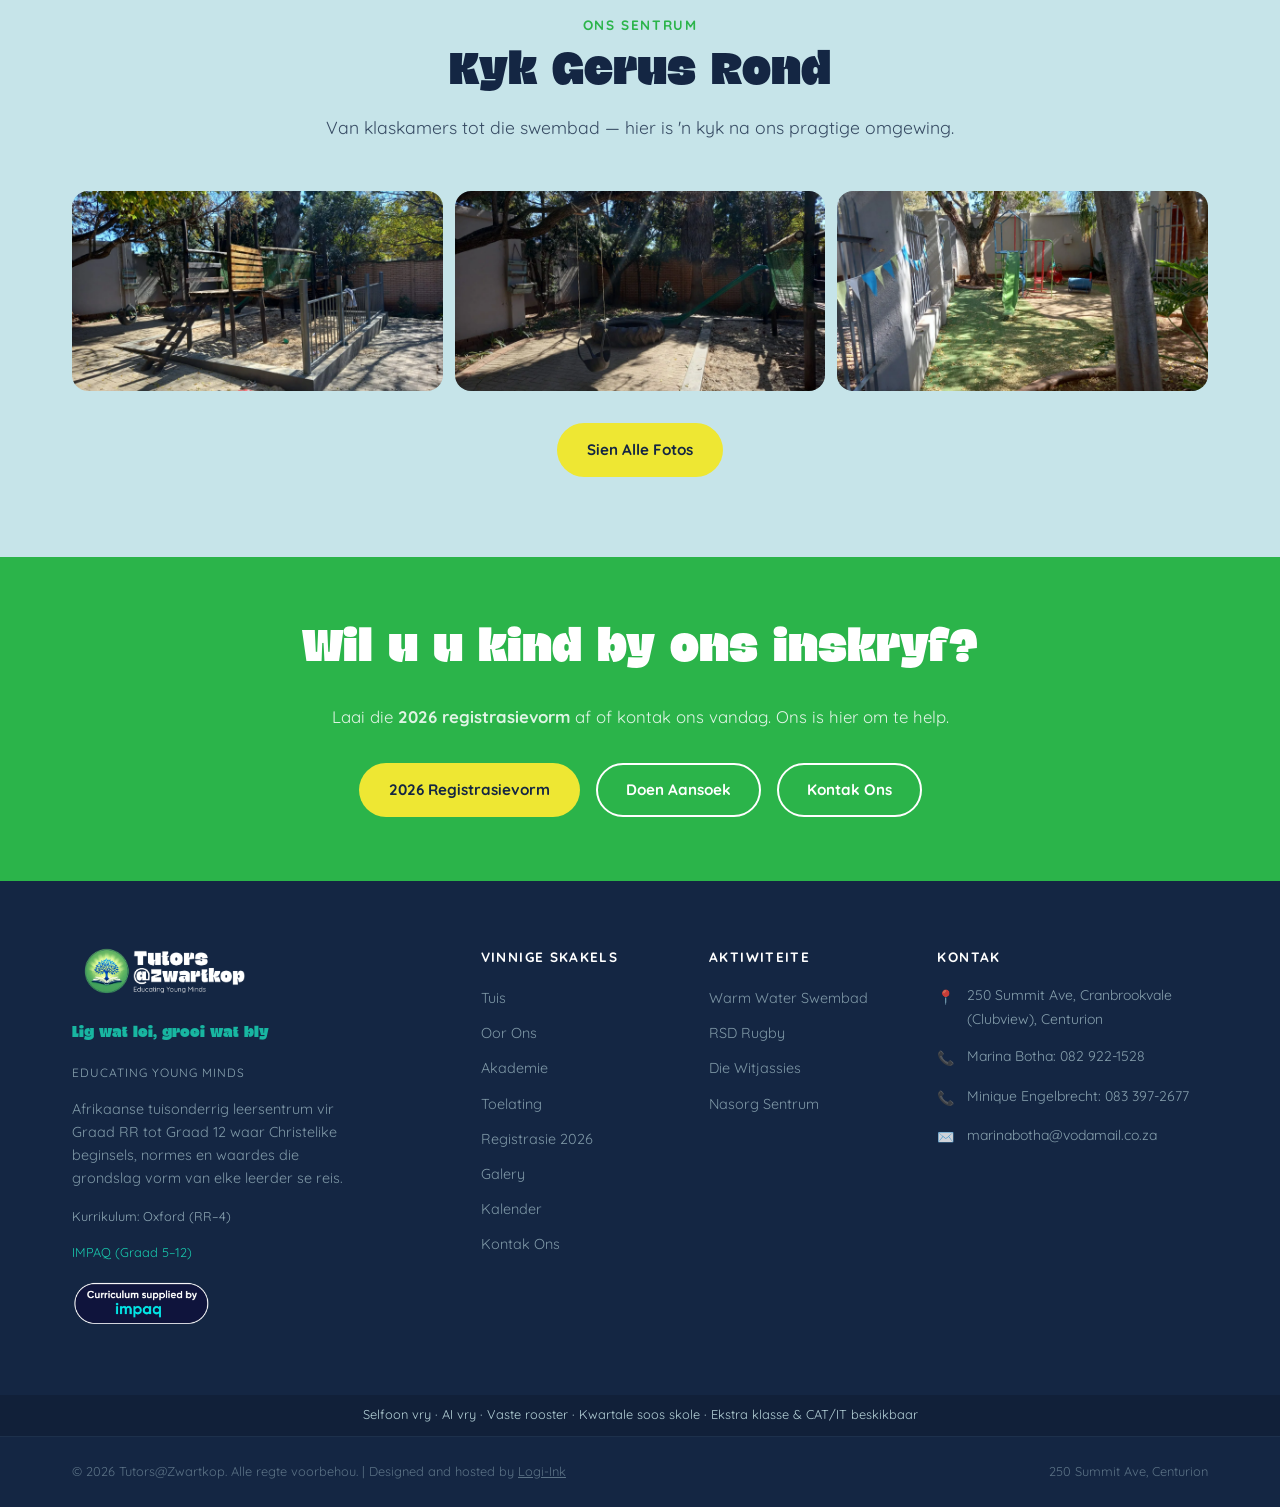
==== commit 36c29ac7: "done i hope" ====
--- a/about.html
+++ b/about.html
@@ -4,15 +4,15 @@
   <meta charset="UTF-8">
   <meta name="viewport" content="width=device-width, initial-scale=1.0">
   <title>Oor Ons & Ons Span | Tutors@Zwartkop Centurion</title>
-  <meta name="description" content="Ontmoet die toegewyde span tutors by Tutors@Zwartkop: Genevieve Haupt, Marina Botha, Guinevere Havemann, Sannelie Swemmer, Minique Engelbrecht, Trudie, Weanri Berndt, Doané Liebenberg en Juffrou Isandri. Leer meer oor ons Christelike filosofie en holistiese benadering tot leer.">
-  <meta name="keywords" content="tutors zwartkop span, genevieve haupt, marina botha, guinevere havemann, sannelie swemmer, minique engelbrecht, trudie, weanri berndt, doané liebenberg, juffrou isandri, oor ons, afrikaanse onderwysers centurion, christelike onderwys, holistiese leer, leersentrum filosofie, tutors zwartkop">
+  <meta name="description" content="Ontmoet die toegewyde span tutors by Tutors@Zwartkop: Marina Botha, Sannelie Swemmer, Felicity Isaks, Minique Engelbrecht, Trudie Botha, Weanri Berndt, Doané Liebenberg, Isandri Liversage en Ané Grové. Leer meer oor ons Christelike filosofie en holistiese benadering tot leer.">
+  <meta name="keywords" content="tutors zwartkop span, marina botha, sannelie swemmer, felicity isaks, minique engelbrecht, trudie botha, weanri berndt, doané liebenberg, isandri liversage, ané grové, oor ons, afrikaanse onderwysers centurion, christelike onderwys, holistiese leer, leersentrum filosofie, tutors zwartkop">
   <meta name="author" content="Tutors@Zwartkop">
   <meta name="robots" content="index, follow">
-  <link rel="canonical" href="https://tutorsatzwartkop.co.za/about.html">
+  <link rel="canonical" href="https://tutorsatzwartkop.co.za/about">
 
   <!-- Open Graph -->
   <meta property="og:type" content="website">
-  <meta property="og:url" content="https://tutorsatzwartkop.co.za/about.html">
+  <meta property="og:url" content="https://tutorsatzwartkop.co.za/about">
   <meta property="og:title" content="Oor Ons & Ons Span | Tutors@Zwartkop Centurion">
   <meta property="og:description" content="Ontmoet ons toegewyde span tutors en leer meer oor ons Christelike filosofie en holistiese benadering tot leer in Centurion.">
   <meta property="og:image" content="https://tutorsatzwartkop.co.za/assets/social/og-image.webp">
@@ -51,12 +51,14 @@
       <div class="page-hero-bg" style="background-image: url('assets/images/facility/003.webp');"></div>
       <div class="container page-hero-content">
         <nav class="breadcrumb" aria-label="Broodkrummel navigasie">
-          <a href="index.html">Tuis</a>
+          <a href="/">Tuis</a>
           <span>›</span>
           <span style="color:rgba(255,255,255,0.7);">Oor Ons</span>
         </nav>
         <h1>Oor Ons</h1>
         <p class="page-hero-sub">Ontmoet ons span en leer meer oor ons filosofie</p>
+        <p style="font-family:var(--font-heading); color:var(--color-teal); font-size:1.2rem; margin:0.75rem 0 0.25rem;">Lig wat lei, groei wat bly</p>
+        <p style="font-size:0.8rem; letter-spacing:0.1em; text-transform:uppercase; opacity:0.9;">Educating Young Minds</p>
       </div>
     </section>
 
@@ -84,6 +86,7 @@
           </div>
           <div class="fade-up">
             <div style="display:grid; gap:1rem;">
+              <img src="assets/logos/new/logo_new_slogans.webp" alt="Tutors@Zwartkop — Lig wat lei, groei wat bly. Educating Young Minds" style="max-height:100px; width:auto; margin-bottom:0.5rem;" width="200" height="100">
               <div class="organic-box">
                 <p style="font-weight:700; color:var(--color-green); font-size:0.85rem; letter-spacing:0.08em; text-transform:uppercase; margin-bottom:0.5rem;">Ons Belofte</p>
                 <p style="margin:0; font-size:0.95rem;">
@@ -91,13 +94,13 @@
                   liefde vir leer.
                 </p>
               </div>
-              <div style="display:grid; grid-template-columns:1fr 1fr; gap:1rem;">
+              <div class="mission-stats" style="display:grid; grid-template-columns:1fr 1fr; gap:1rem;">
                 <div style="background:var(--color-teal); border-radius:var(--radius-md); padding:1.25rem; text-align:center;">
-                  <div style="font-family:var(--font-heading); font-size:2.5rem; color:var(--color-navy);">15+</div>
+                  <div style="font-family:var(--font-body); font-size:2.5rem; font-weight:700; color:var(--color-navy);">15+</div>
                   <div style="font-size:0.85rem; font-weight:700; color:var(--color-navy);">Jaar Ervaring</div>
                 </div>
                 <div style="background:var(--color-yellow); border-radius:var(--radius-md); padding:1.25rem; text-align:center;">
-                  <div style="font-family:var(--font-heading); font-size:2.5rem; color:var(--color-navy);">9</div>
+                  <div style="font-family:var(--font-body); font-size:2.5rem; font-weight:700; color:var(--color-navy);">9</div>
                   <div style="font-size:0.85rem; font-weight:700; color:var(--color-navy);">Toegewyde Tutors</div>
                 </div>
               </div>
@@ -153,27 +156,6 @@
         </div>
         <div class="tutor-grid">
 
-          <!-- Genevieve Haupt -->
-          <div class="tutor-card fade-up">
-            <div class="tutor-photo">
-              <img src="assets/images/tutors/Genevieve_Haupt.webp" alt="Genevieve Haupt">
-            </div>
-            <div class="tutor-info">
-              <div style="height:5px; background:var(--color-teal); margin:-1.75rem -1.75rem 1.5rem; border-radius:0;"></div>
-              <span class="tutor-grade-tag bg-teal" style="color:var(--color-navy);">Graad RR – Graad 1</span>
-              <h3>Genevieve Haupt</h3>
-              <p>
-                Genevieve werk al die afgelope tien jaar met kinders en is ma van 'n pragtige tweeling. 
-                Haar werk is haar passie en haar entoesiasme is merkwaardig.
-              </p>
-              <p>
-                Sy is baie geduldig, liefdevol en toegewyd. Sy dra elke leerder se belange op die hart 
-                en streef daarna om leerders se kreatiwiteit, individualiteit en selfstandigheid 
-                aan te wakker en te ontwikkel.
-              </p>
-            </div>
-          </div>
-
           <!-- Marina Botha -->
           <div class="tutor-card fade-up">
             <div class="tutor-photo">
@@ -181,7 +163,7 @@
             </div>
             <div class="tutor-info">
               <div style="height:5px; background:var(--color-yellow); margin:-1.75rem -1.75rem 1.5rem; border-radius:0;"></div>
-              <span class="tutor-grade-tag bg-yellow" style="color:var(--color-navy);">Graad 2 – Graad 4</span>
+              <span class="tutor-grade-tag bg-yellow" style="color:var(--color-navy);">Hoof</span>
               <h3>Marina Botha</h3>
               <p>
                 Marina het 15 jaar ervaring in onderwys. Sy glo in die moontlikheid van die mens in 
@@ -201,26 +183,6 @@
             </div>
           </div>
 
-          <!-- Guinevere Havemann -->
-          <div class="tutor-card fade-up">
-            <div class="tutor-photo">
-              <img src="assets/images/tutors/Guinevere_Havemann.webp" alt="Guinevere Havemann">
-            </div>
-            <div class="tutor-info">
-              <div style="height:5px; background:var(--color-green); margin:-1.75rem -1.75rem 1.5rem; border-radius:0;"></div>
-              <span class="tutor-grade-tag bg-green" style="color:var(--color-white);">Graad 5 – Graad 12</span>
-              <h3>Guinevere Havemann</h3>
-              <p>
-                Guinevere bied Afrikaans, Wiskunde en Natuurwetenskap aan. Sy is tans besig om 
-                opvoedkundige sielkunde by Tuks te studeer.
-              </p>
-              <p>
-                Sy is baie lief vir kinders en glo dat dit haar doel is om kinders te help om 
-                die sterre te bereik.
-              </p>
-            </div>
-          </div>
-
           <!-- Sannelie Swemmer -->
           <div class="tutor-card fade-up">
             <div class="tutor-photo">
@@ -228,15 +190,21 @@
             </div>
             <div class="tutor-info">
               <div style="height:5px; background:var(--color-navy); margin:-1.75rem -1.75rem 1.5rem; border-radius:0;"></div>
-              <span class="tutor-grade-tag" style="background:var(--color-navy); color:var(--color-white);">Graad 5 – Graad 12 · Nasorg</span>
+              <span class="tutor-grade-tag" style="background:var(--color-navy); color:var(--color-white);">Grondslagfase</span>
               <h3>Sannelie Swemmer</h3>
               <p>
-                Sannelie bied Geografie, Geskiedenis, Lewensvaardighede en Skeppende Kunste aan. 
-                Sy is ook toesighouer by die nasorg sentrum.
-              </p>
-              <p>
-                Sy glo dat elke kind 'n individu is wat die reg het om op sy/haar eie te ontwikkel. 
-                Haar passie vir kinders kom al 'n leeftyd saam met haar.
+                Sannelie het 'n passie vir kinders en hul onderrig. Sy het 23 jaar ondervinding in die 
+                Leeropvoeding en is toegewyd aan haar werk.
+              </p>
+              <p>
+                Sannelie het 'n besondere sagte hart en aanvoeling vir die behoeftes van kinders. 
+                Sy glo dat 'n kind sy volle potensiaal kan bereik as 'n kind in 'n ontspanne en 
+                omgee-atmosfeer werk en leer. Sannelie glo ook aan "Leer deur Speel" vir kinders.
+              </p>
+              <p>
+                Om onderrig aan jonger kinders te bied was van jongs af nog altyd haar doel in haar 
+                beroep en liefde en sagtheid gaan daarmee saam. Sannelie glo dat alles wat sy doen 
+                tot eer en heerlikheid van Abba Vader is.
               </p>
               <blockquote class="tutor-quote">
                 "Kinders is skitterende perels wat in die klas 'n unieke halssnoer vorm."
@@ -244,6 +212,29 @@
             </div>
           </div>
 
+          <!-- Felicity Isaks -->
+          <div class="tutor-card fade-up">
+            <div class="tutor-photo">
+              <img src="assets/images/tutors/Felicity.webp" alt="Felicity Isaks">
+            </div>
+            <div class="tutor-info">
+              <div style="height:5px; background:var(--color-green); margin:-1.75rem -1.75rem 1.5rem; border-radius:0;"></div>
+              <span class="tutor-grade-tag bg-green" style="color:var(--color-white);">Grondslagfase</span>
+              <h3>Felicity Isaks</h3>
+              <p>
+                Sy is 'n voorslag in die kombuis vir die naskool se spyskaart wat kinders laat smul 
+                aan hul middagete!
+              </p>
+              <p>
+                Felicity is 'n getroue dame wat diensbaar is by ons Grondslagfase. Sy put haar 
+                daaglikse krag uit haar vaste vertroue in Jesus Christus!
+              </p>
+              <p>
+                Haar glimlag is aansteeklik en sy gee om vir ander al moet sy die ekstra myl stap.
+              </p>
+            </div>
+          </div>
+
           <!-- Minique Engelbrecht -->
           <div class="tutor-card fade-up">
             <div class="tutor-photo">
@@ -262,18 +253,19 @@
               <blockquote class="tutor-quote">
                 "Blom waar jy geplant is — en ontdek dat jou wortels jou sterker maak, jou grense jou rigting gee, en jou groei jou toekoms vorm." 🌸
               </blockquote>
-            </div>
-          </div>
-
-          <!-- Trudie -->
-          <div class="tutor-card fade-up">
-            <div class="tutor-photo">
-              <img src="assets/images/tutors/Trudie.webp" alt="Trudie">
+              <p style="margin-top:0.75rem;"><strong>📞</strong> <a href="tel:0833972677">083 397-2677</a></p>
+            </div>
+          </div>
+
+          <!-- Trudie Botha -->
+          <div class="tutor-card fade-up">
+            <div class="tutor-photo">
+              <img src="assets/images/tutors/Trudie.webp" alt="Trudie Botha">
             </div>
             <div class="tutor-info">
               <div style="height:5px; background:var(--color-yellow); margin:-1.75rem -1.75rem 1.5rem; border-radius:0;"></div>
               <span class="tutor-grade-tag bg-yellow" style="color:var(--color-navy);">Lewensoriëntering · Gasvryheid · EBW · Tegnologie</span>
-              <h3>Trudie</h3>
+              <h3>Trudie Botha</h3>
               <p>
                 Trudie het 17 jaar ondervinding in die rekeningkundige veld, met bestuur van finansies in ander maatskappye as hoof pligte. Hierdeur het sy verskeie leierseienskappe ontwikkel wat daagliks toegepas word.
               </p>
@@ -308,7 +300,7 @@
             </div>
             <div class="tutor-info">
               <div style="height:5px; background:var(--color-navy); margin:-1.75rem -1.75rem 1.5rem; border-radius:0;"></div>
-              <span class="tutor-grade-tag" style="background:var(--color-navy); color:var(--color-white);">Grondslagfase &amp; Middelslagfase</span>
+              <span class="tutor-grade-tag" style="background:var(--color-navy); color:var(--color-white);">Geografie · Geskiedenis · Kunste</span>
               <h3>Doané Liebenberg</h3>
               <p>
                 Doané Liebenberg is 'n toegewyde en dinamiese opvoeder met waardevolle ondervinding in sowel die Grondslagfase as die Middelslagfase, insluitend werk met leerders in multi-graadklasse en kinders met spesiale onderwysbehoeftes. Sy bring 'n unieke kombinasie van geduld, kreatiwiteit en gestruktureerde klaskamerbestuur wat 'n warm, veilige en stimulerende leeromgewing skep. Haar vermoë om lesse te differensieer, leerdervordering noukeurig te monitor en sterk verhoudings met ouers te bou, maak haar 'n veelsydige en betroubare aanwins vir enige skool.
@@ -322,15 +314,15 @@
             </div>
           </div>
 
-          <!-- Juffrou Isandri -->
-          <div class="tutor-card fade-up">
-            <div class="tutor-photo">
-              <img src="assets/images/tutors/Isandri.webp" alt="Juffrou Isandri">
+          <!-- Isandri Liversage -->
+          <div class="tutor-card fade-up">
+            <div class="tutor-photo">
+              <img src="assets/images/tutors/Isandri.webp" alt="Isandri Liversage">
             </div>
             <div class="tutor-info">
               <div style="height:5px; background:var(--color-teal); margin:-1.75rem -1.75rem 1.5rem; border-radius:0;"></div>
-              <span class="tutor-grade-tag bg-teal" style="color:var(--color-navy);">Waarde-gedrewe Onderrig</span>
-              <h3>Isandri</h3>
+              <span class="tutor-grade-tag bg-teal" style="color:var(--color-navy);">Afrikaans · Wiskunde</span>
+              <h3>Isandri Liversage</h3>
               <p>
                 As Juffrou is dit haar visie om te glo onderrig gaan oor meer as net boeke en toetse. Dit gaan daaroor om waardes te kweek en verantwoordelike burgers te vorm.
               </p>
@@ -343,6 +335,38 @@
               <blockquote class="tutor-quote">
                 📖 Jesaja 40:31 — \"Maar dié wat op die Here wag, kry nuwe krag; hulle vaar op met vleuels soos arende; hulle hardloop en word nie moeg nie, hulle wandel en word nie mat nie.\"
               </blockquote>
+            </div>
+          </div>
+
+          <!-- Ané Grové -->
+          <div class="tutor-card fade-up">
+            <div class="tutor-photo">
+              <img src="assets/images/tutors/Ane.webp" alt="Ané Grové">
+            </div>
+            <div class="tutor-info">
+              <div style="height:5px; background:var(--color-teal); margin:-1.75rem -1.75rem 1.5rem; border-radius:0;"></div>
+              <span class="tutor-grade-tag bg-teal" style="color:var(--color-navy);">Wiskunde · Afrikaans · Natuurwetenskappe</span>
+              <h3>Ané Grové</h3>
+              <p>
+                Ek is 'n 24-jarige passievolle opvoeder met 'n groot liefde vir kinders en 'n roeping 
+                om 'n positiewe verskil in hulle lewens te maak. Onderrig is vir my meer as net 'n 
+                beroep — dit is 'n geleentheid om kinders te lei, te inspireer en te help om hulle 
+                volle potensiaal te ontdek.
+              </p>
+              <p>
+                Ek het my BEd in Intermediêre Fase (Wiskunde en Natuurwetenskappe) voltooi by 
+                Akademie Reformatoriese Opleiding en Studies tussen 2021 en 2024. Ek bied Wiskunde, 
+                Afrikaans en Natuurwetenskappe aan, en streef daarna om hierdie vakke op 'n kreatiewe 
+                en betekenisvolle manier aan te bied sodat leerders dit kan verstaan, geniet en 
+                selfvertroue daarin kan ontwikkel.
+              </p>
+              <p>
+                My doel is om 'n veilige, ondersteunende en stimulerende leeromgewing te skep waar 
+                elke kind waardevol voel en aangemoedig word om te groei. Ek glo dat kinders nie net 
+                akademies moet ontwikkel nie, maar ook emosioneel en geestelik. Deur waardes van 
+                geloof, liefde en respek uit te leef, hoop ek om 'n positiewe invloed in elke leerder 
+                se lewe te hê.
+              </p>
             </div>
           </div>
 
@@ -372,7 +396,7 @@
           </div>
         </div>
         <div style="text-align:center;">
-          <a href="gallery.html" class="btn btn-primary">Sien Alle Fotos</a>
+          <a href="/gallery" class="btn btn-primary">Sien Alle Fotos</a>
         </div>
       </div>
     </section>
@@ -382,10 +406,11 @@
       <div class="container">
         <div class="fade-up">
           <h2>Wil u u kind by ons inskryf?</h2>
-          <p>Kontak ons vandag of laai die aansoeksvorm af. Ons is hier om te help.</p>
+          <p>Laai die <strong>2026 registrasievorm</strong> af of kontak ons vandag. Ons is hier om te help.</p>
           <div class="btn-group" style="justify-content:center;">
-            <a href="admissions.html" class="btn btn-primary">Doen Aansoek</a>
-            <a href="contact.html" class="btn btn-secondary">Kontak Ons</a>
+            <a href="https://drive.google.com/file/d/1hAB0oJtmdSz7Mbcq_u-aQBlrIJOR7rKK/view?pli=1" class="btn btn-primary" target="_blank" rel="noopener">2026 Registrasievorm</a>
+            <a href="/admissions" class="btn btn-secondary">Doen Aansoek</a>
+            <a href="/contact" class="btn btn-secondary">Kontak Ons</a>
           </div>
         </div>
       </div>
--- a/style.css
+++ b/style.css
@@ -69,7 +69,10 @@
    ============================================================= */
 *, *::before, *::after { box-sizing: border-box; }
 
-html { scroll-behavior: smooth; }
+html {
+  scroll-behavior: smooth;
+  overflow-x: hidden;
+}
 
 body {
   font-family: var(--font-body);
@@ -80,9 +83,13 @@
   margin: 0;
   padding: 0;
   overflow-x: hidden;
+  min-width: 0;
 }
 
 img { max-width: 100%; height: auto; display: block; }
+
+/* Prevent overflow from long unbroken strings (emails, URLs) */
+p, span, a, li { overflow-wrap: break-word; word-wrap: break-word; }
 
 a { color: inherit; text-decoration: none; }
 
@@ -618,8 +625,10 @@
 }
 
 .tutor-photo img {
-  width: 280px;
-  height: 280px;
+  width: 100%;
+  max-width: 280px;
+  height: auto;
+  aspect-ratio: 1;
   object-fit: contain;
 }
 
@@ -632,13 +641,15 @@
 
 .tutor-grade-tag {
   display: inline-block;
-  font-size: 0.8rem;
+  font-size: 0.75rem;
   font-weight: 700;
   letter-spacing: 0.05em;
   text-transform: uppercase;
   padding: 0.25rem 0.75rem;
   border-radius: var(--radius-pill);
   margin-bottom: 1rem;
+  max-width: 100%;
+  overflow-wrap: break-word;
 }
 
 .tutor-info p { font-size: 0.925rem; color: rgba(20, 38, 67, 0.8); }
@@ -1202,8 +1213,9 @@
   border-radius: 50%;
   background-color: var(--color-yellow);
   color: var(--color-navy);
-  font-family: var(--font-heading);
+  font-family: var(--font-body);
   font-size: 1.6rem;
+  font-weight: 700;
   display: flex;
   align-items: center;
   justify-content: center;
@@ -1388,6 +1400,7 @@
 @media (max-width: 900px) {
   :root { --section-pad: 3.5rem; }
 
+  .nav-container { padding: 0 1.25rem; }
   .nav-toggle { display: flex; }
 
   .nav-menu {
@@ -1442,6 +1455,16 @@
   .gallery-preview-grid .gallery-preview-item:first-child { grid-row: auto; grid-column: auto; }
 
   .hours-grid { grid-template-columns: 1fr; gap: 1rem; }
+
+  .page-hero { padding: 4rem 0 3rem; }
+  .cta-banner { padding: 3rem 1.5rem; }
+
+  /* Quick contact tiles — remove right borders, add bottom borders */
+  .grid-4 > div {
+    border-right: none !important;
+    border-bottom: 1px solid rgba(255,255,255,0.1);
+  }
+  .grid-4 > div:last-child { border-bottom: none; }
 }
 
 /* =============================================================
@@ -1451,33 +1474,95 @@
   :root { --section-pad: 2.5rem; }
 
   .container { padding: 0 1.25rem; }
+  .nav-container { padding: 0 1rem; }
 
   .grid-2, .grid-3, .grid-4,
   .tutor-grid, .quotes-grid,
   .steps-grid, .curriculum-grid,
   .footer-grid { grid-template-columns: 1fr; }
 
-  .gallery-grid { grid-template-columns: repeat(2, 1fr); }
-  .gallery-preview-grid { grid-template-columns: 1fr 1fr; }
+  .gallery-grid { grid-template-columns: repeat(2, 1fr); gap: 0.5rem; }
+  .gallery-preview-grid {
+    grid-template-columns: 1fr;
+    grid-template-rows: auto;
+  }
+  .gallery-preview-grid .gallery-preview-item:first-child {
+    grid-row: auto;
+    grid-column: auto;
+  }
 
   .feature-strip-inner { grid-template-columns: 1fr; }
 
-  .info-badges { grid-template-columns: 1fr; }
-
-  .contact-grid { grid-template-columns: 1fr; }
+  .info-badges { grid-template-columns: 1fr; gap: 0.75rem; }
+
+  .contact-grid { grid-template-columns: 1fr; gap: 2rem; }
 
   .hero-content { padding: 2rem 1.25rem; }
+  .hero-slogan { font-size: 1.1rem !important; }
+  .hero-sub-slogan { font-size: 0.75rem !important; }
+  .hero-content .fade-up img { max-height: 100px !important; }
+  .page-hero { padding: 3rem 0 2.5rem; }
 
   .form-row { grid-template-columns: 1fr; }
-
-  .footer-bottom { flex-direction: column; gap: 0.5rem; text-align: center; }
-
-  .btn-group { flex-direction: column; align-items: flex-start; }
-
-  .lightbox-prev { left: 0.5rem; }
-  .lightbox-next { right: 0.5rem; }
-
-  .calendar-embed-wrapper iframe { height: 500px; }
+  .form-card { padding: 1.5rem; }
+
+  .footer-bottom {
+    flex-direction: column;
+    gap: 0.5rem;
+    text-align: center;
+    padding: 1rem 0;
+    font-size: 0.75rem;
+  }
+  .footer-brand img { max-height: 90px; }
+  .footer-grid { gap: 2rem; }
+
+  .btn-group {
+    flex-direction: column;
+    align-items: stretch;
+    width: 100%;
+  }
+  .btn-group .btn { width: 100%; justify-content: center; }
+
+  .lightbox { padding: 1rem; }
+  .lightbox-prev { left: 0.5rem; width: 40px; height: 40px; }
+  .lightbox-next { right: 0.5rem; width: 40px; height: 40px; }
+
+  .calendar-embed-wrapper iframe { height: 450px; min-height: 350px; }
+
+  .cta-banner { padding: 2.5rem 1rem; }
+  .cta-banner h2 { font-size: 1.5rem; }
+  .cta-banner p { font-size: 0.95rem; margin-bottom: 1.5rem; }
+
+  /* Calendar tips stack on mobile */
+  .calendar-tip { flex-direction: column; text-align: center; }
+
+  /* About page stats boxes stack on mobile */
+  .mission-stats { grid-template-columns: 1fr !important; }
+}
+
+/* =============================================================
+   Responsive — Extra small (max 400px)
+   ============================================================= */
+@media (max-width: 400px) {
+  .container { padding: 0 1rem; }
+  .nav-container { padding: 0 0.75rem; }
+
+  .gallery-grid { grid-template-columns: 1fr; }
+  .gallery-filters { flex-direction: column; }
+  .filter-btn { width: 100%; }
+
+  .tutor-grade-tag { font-size: 0.7rem; padding: 0.2rem 0.5rem; }
+
+  .hero h1 { font-size: 1.75rem; }
+  .hero-subtitle, .page-hero-sub { font-size: 0.95rem; }
+
+  .section-header h2 { font-size: 1.5rem; }
+  .section-header p { font-size: 0.95rem; }
+
+  .map-embed { height: 280px; }
+  .calendar-embed-wrapper iframe { height: 400px; }
+
+  .term-info-block { flex-direction: column !important; }
 }
 
 /* =============================================================
